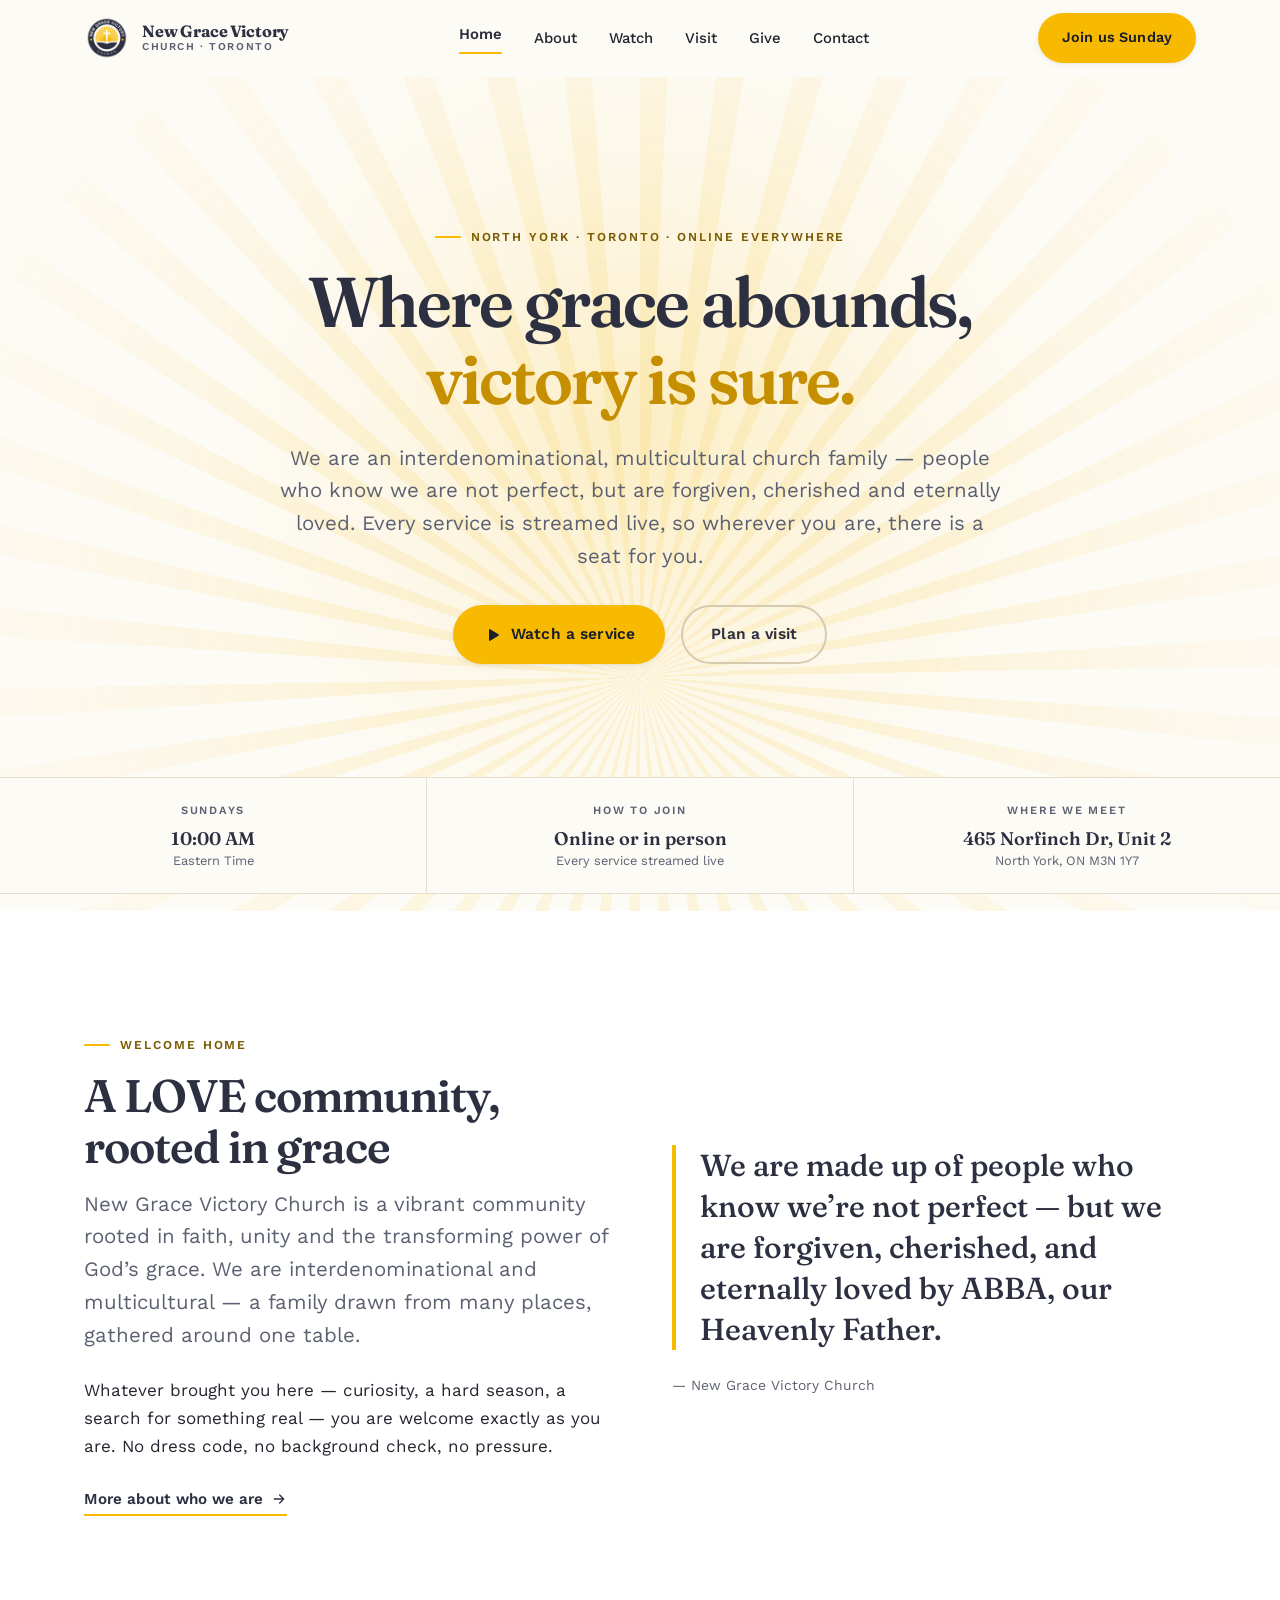
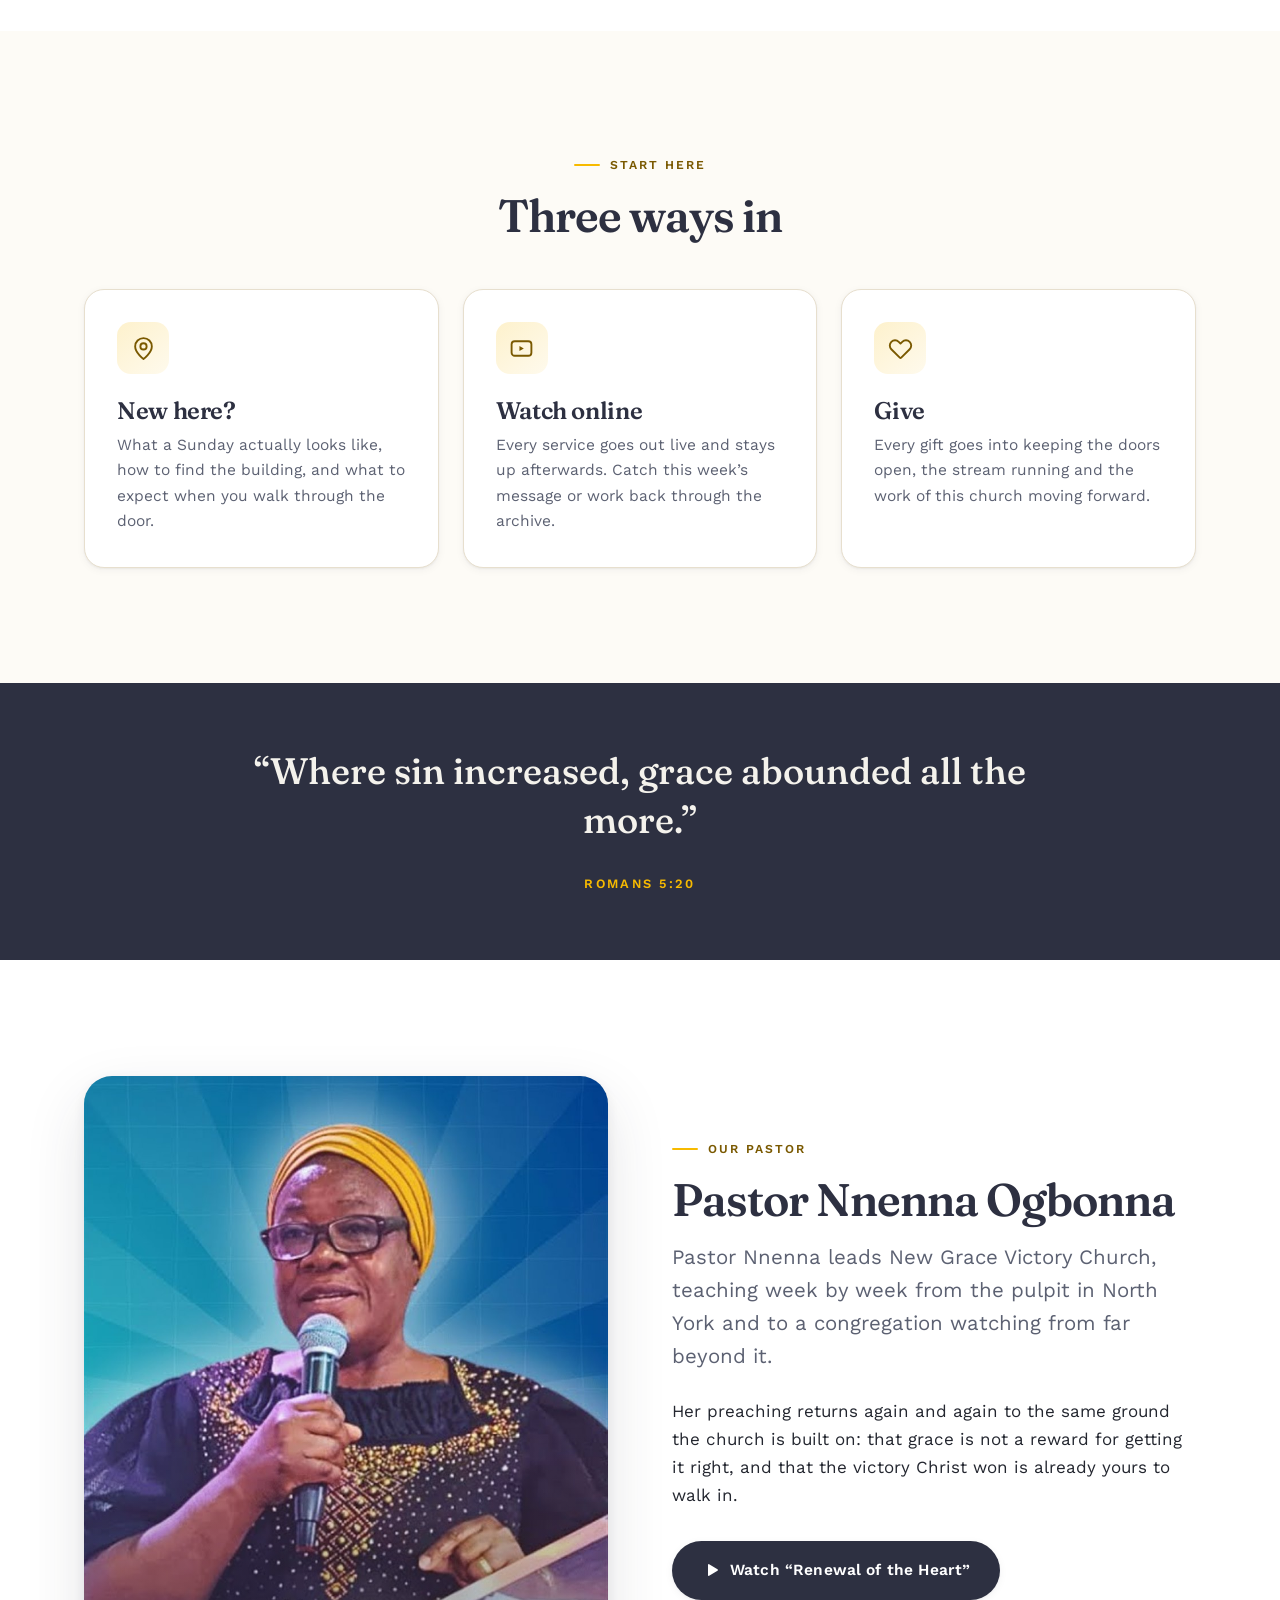
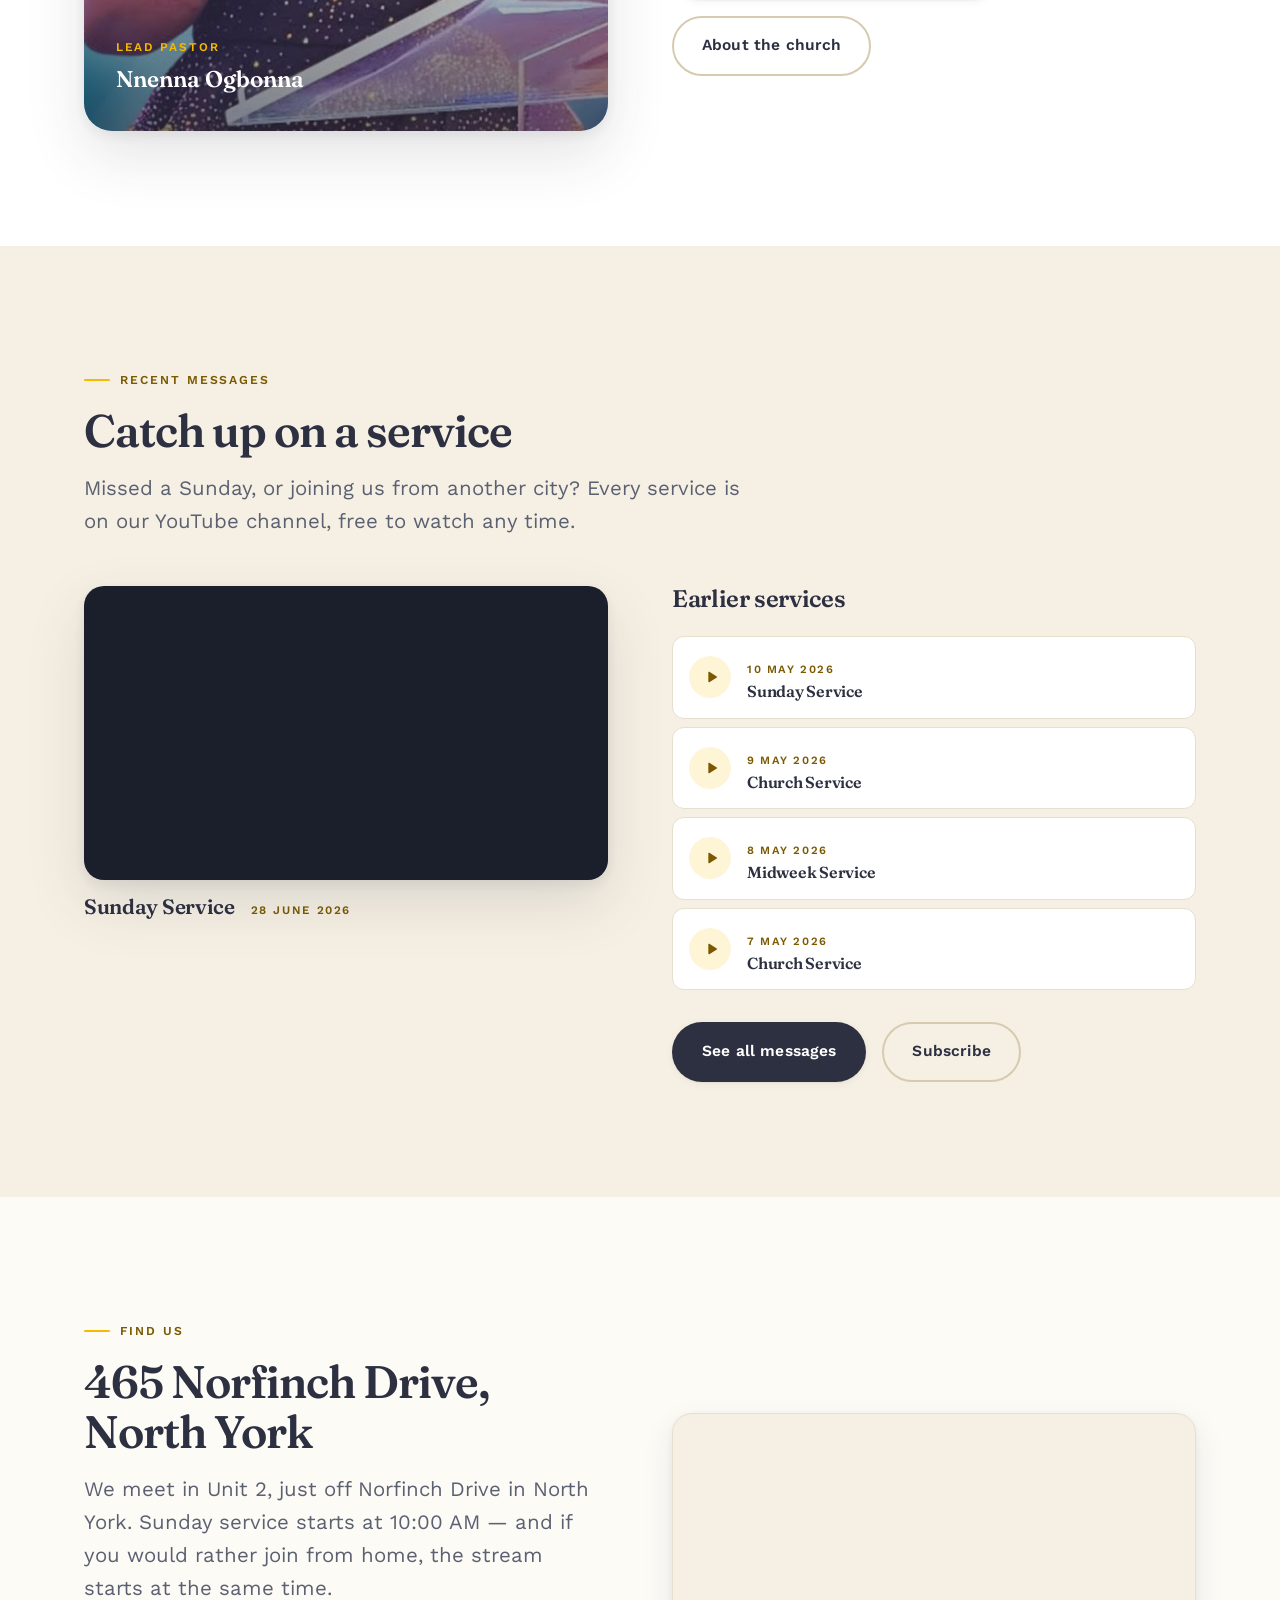
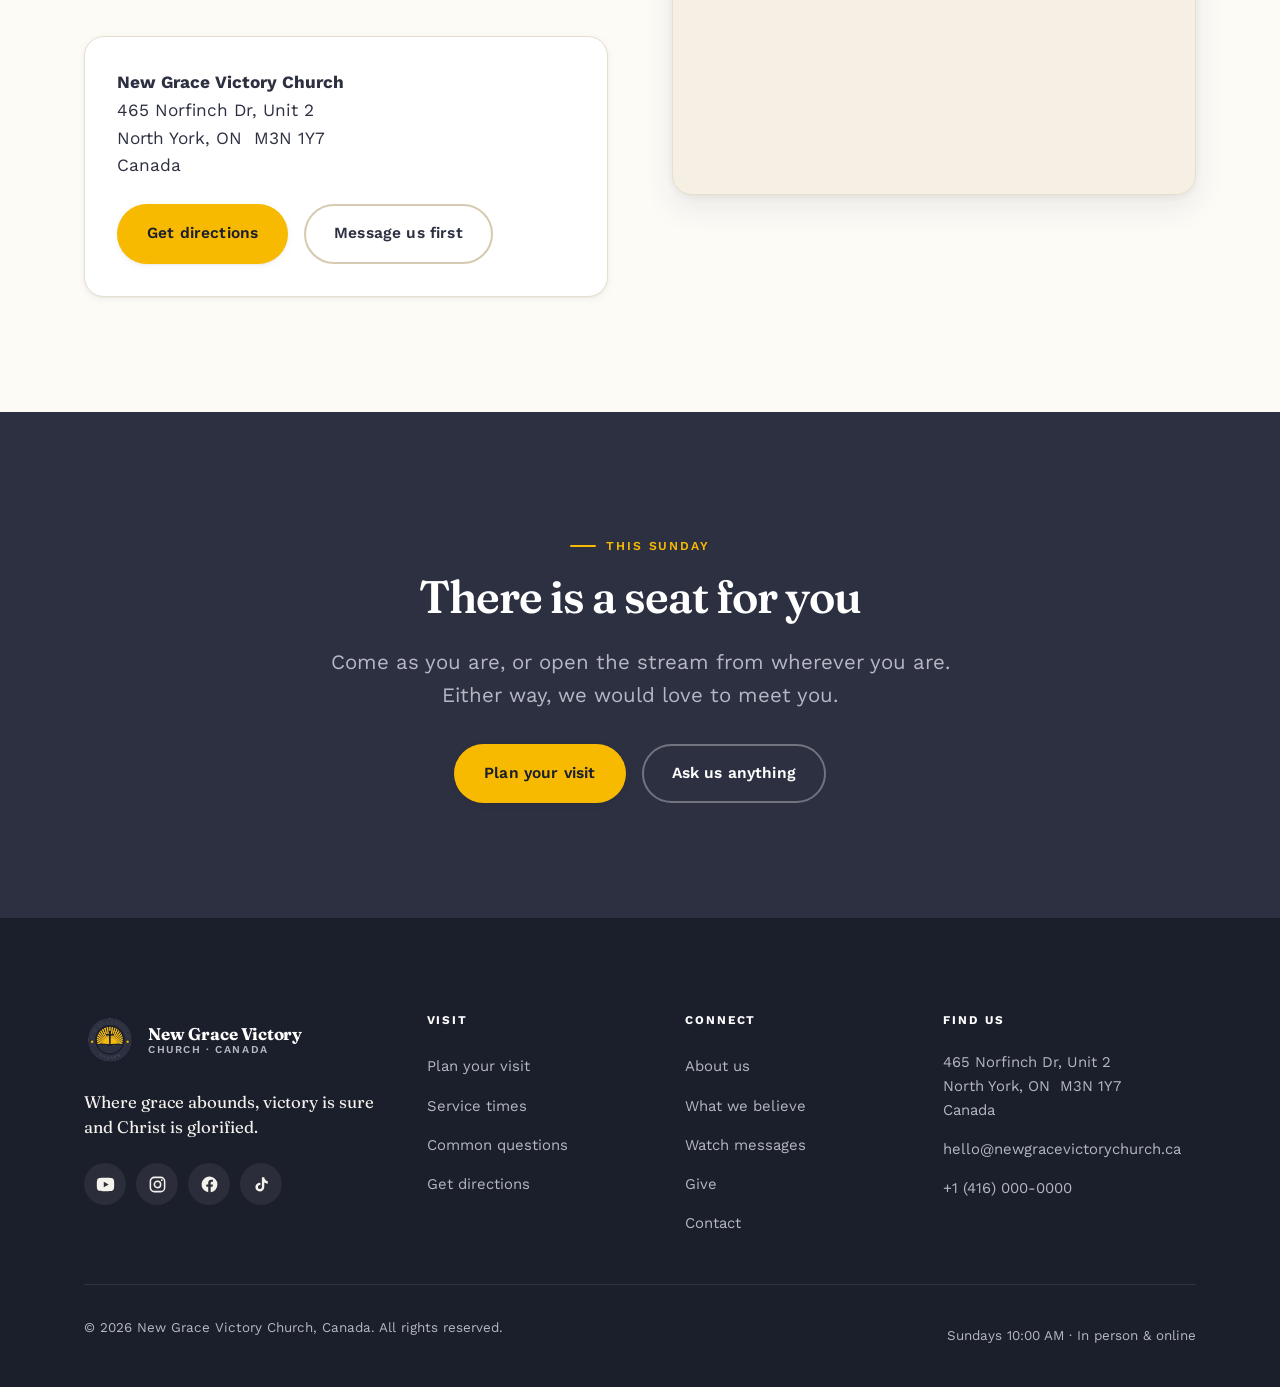
==== index.html @ 26e49e41 "Build the church a website New Grace Victory Church had four social accounts and nowhere to send som" ====
<!DOCTYPE html>
<html lang="en-CA">
<head>
<meta charset="utf-8">
<meta name="viewport" content="width=device-width, initial-scale=1">
<title>New Grace Victory Church | North York, Toronto</title>
<meta name="description" content="An interdenominational, multicultural church family in North York, Toronto. Sundays at 10:00 AM in person and streamed live. Where grace abounds, victory is sure and Christ is glorified.">
<link rel="canonical" href="https://newgracevictorychurch.ca/">

<meta property="og:type" content="website">
<meta property="og:site_name" content="New Grace Victory Church">
<meta property="og:title" content="New Grace Victory Church | North York, Toronto">
<meta property="og:description" content="Where grace abounds, victory is sure and Christ is glorified. Join us Sundays at 10:00 AM - in person in North York or live online.">
<meta property="og:url" content="https://newgracevictorychurch.ca/">
<meta property="og:image" content="https://newgracevictorychurch.ca/assets/og-image.jpg">
<meta name="twitter:card" content="summary_large_image">

<link rel="icon" href="assets/favicon.svg" type="image/svg+xml">
<link rel="apple-touch-icon" href="assets/logo.png">
<meta name="theme-color" content="#2D3041">

<link rel="preconnect" href="https://fonts.googleapis.com">
<link rel="preconnect" href="https://fonts.gstatic.com" crossorigin>
<link rel="stylesheet" href="https://fonts.googleapis.com/css2?family=Fraunces:opsz,wght@9..144,400;9..144,500;9..144,600;9..144,700&family=Work+Sans:wght@400;500;600;700&display=swap">
<link rel="stylesheet" href="css/styles.css">

<script type="application/ld+json">
{
  "@context": "https://schema.org",
  "@type": "Church",
  "name": "New Grace Victory Church",
  "alternateName": "New Grace Victory Church Canada",
  "url": "https://newgracevictorychurch.ca/",
  "logo": "https://newgracevictorychurch.ca/assets/logo.png",
  "slogan": "Where grace abounds, victory is sure and Christ is glorified.",
  "address": {
    "@type": "PostalAddress",
    "streetAddress": "465 Norfinch Dr, Unit 2",
    "addressLocality": "North York",
    "addressRegion": "ON",
    "postalCode": "M3N 1Y7",
    "addressCountry": "CA"
  },
  "sameAs": [
    "https://www.youtube.com/@NewGraceVictoryChurch",
    "https://www.instagram.com/newgracevictorychurch/",
    "https://www.facebook.com/NewGraceVictoryChurch/",
    "https://www.tiktok.com/@newgracevictorychurch"
  ],
  "event": {
    "@type": "Event",
    "name": "Sunday Service",
    "eventSchedule": {
      "@type": "Schedule",
      "byDay": "https://schema.org/Sunday",
      "startTime": "10:00",
      "scheduleTimezone": "America/Toronto",
      "repeatFrequency": "P1W"
    },
    "eventAttendanceMode": "https://schema.org/MixedEventAttendanceMode",
    "location": {
      "@type": "Place",
      "name": "New Grace Victory Church",
      "address": "465 Norfinch Dr, Unit 2, North York, ON M3N 1Y7"
    }
  }
}
</script>
</head>
<body>

<a class="skip-link" href="#main">Skip to content</a>

<header class="site-header">
  <div class="wrap">
    <nav class="nav" aria-label="Main">
      <a class="brand" href="index.html">
        <img src="assets/logo.png" alt="New Grace Victory Church" width="46" height="46">
        <span class="brand-text">
          <span class="brand-name">New Grace Victory</span>
          <span class="brand-sub">Church &middot; Toronto</span>
        </span>
      </a>

      <button class="nav-toggle" type="button" aria-expanded="false" aria-controls="nav-links">
        <span class="visually-hidden">Menu</span>
        <svg class="icon-open" viewBox="0 0 24 24" fill="none" stroke="currentColor" stroke-width="2" stroke-linecap="round" aria-hidden="true"><path d="M4 7h16M4 12h16M4 17h16"/></svg>
        <svg class="icon-close" viewBox="0 0 24 24" fill="none" stroke="currentColor" stroke-width="2" stroke-linecap="round" aria-hidden="true"><path d="M6 6l12 12M18 6L6 18"/></svg>
      </button>

      <ul class="nav-links" id="nav-links">
        <li><a href="index.html" aria-current="page">Home</a></li>
        <li><a href="about.html">About</a></li>
        <li><a href="sermons.html">Watch</a></li>
        <li><a href="visit.html">Visit</a></li>
        <li><a href="give.html">Give</a></li>
        <li><a href="contact.html">Contact</a></li>
        <li class="nav-mobile-cta"><a class="btn btn--gold" href="visit.html">Join us Sunday</a></li>
      </ul>

      <div class="nav-cta"><a class="btn btn--gold" href="visit.html">Join us Sunday</a></div>
    </nav>
  </div>
</header>

<main id="main">

  <!-- ============================ HERO ============================ -->
  <section class="hero">
    <div class="hero-glow" aria-hidden="true"></div>
    <div class="hero-rays" aria-hidden="true"></div>

    <div class="wrap hero-inner">
      <p class="eyebrow">North York &middot; Toronto &middot; Online everywhere</p>
      <h1>Where grace abounds, <em>victory is sure.</em></h1>
      <p class="lede">
        We are an interdenominational, multicultural church family &mdash; people who know
        we are not perfect, but are forgiven, cherished and eternally loved.
        Every service is streamed live, so wherever you are, there is a seat for you.
      </p>
      <div class="btn-row">
        <a class="btn btn--gold" href="sermons.html">
          <svg viewBox="0 0 24 24" fill="currentColor" aria-hidden="true"><path d="M8 5.14v13.72a1 1 0 0 0 1.52.86l11.14-6.86a1 1 0 0 0 0-1.72L9.52 4.28A1 1 0 0 0 8 5.14Z"/></svg>
          Watch a service
        </a>
        <a class="btn btn--ghost" href="visit.html">Plan a visit</a>
      </div>
    </div>

    <dl class="facts">
      <div>
        <dt>Sundays</dt>
        <dd>10:00 AM<small>Eastern Time</small></dd>
      </div>
      <div>
        <dt>How to join</dt>
        <dd>Online or in person<small>Every service streamed live</small></dd>
      </div>
      <div>
        <dt>Where we meet</dt>
        <dd>465 Norfinch Dr, Unit&nbsp;2<small>North York, ON M3N 1Y7</small></dd>
      </div>
    </dl>
  </section>

  <!-- ========================== WELCOME =========================== -->
  <section class="section section--paper">
    <div class="wrap">
      <div class="split">
        <div class="reveal">
          <p class="eyebrow">Welcome home</p>
          <h2>A LOVE community, rooted in grace</h2>
          <p class="lede">
            New Grace Victory Church is a vibrant community rooted in faith, unity and the
            transforming power of God&rsquo;s grace. We are interdenominational and multicultural
            &mdash; a family drawn from many places, gathered around one table.
          </p>
          <p class="mt-4">
            Whatever brought you here &mdash; curiosity, a hard season, a search for something
            real &mdash; you are welcome exactly as you are. No dress code, no background check,
            no pressure.
          </p>
          <p class="mt-4"><a class="link-arrow" href="about.html">
            More about who we are
            <svg viewBox="0 0 24 24" fill="none" stroke="currentColor" stroke-width="2" stroke-linecap="round" stroke-linejoin="round" aria-hidden="true"><path d="M5 12h14M13 6l6 6-6 6"/></svg>
          </a></p>
        </div>

        <div class="reveal" data-delay="1">
          <blockquote class="pullquote">
            We are made up of people who know we&rsquo;re not perfect &mdash; but we are forgiven,
            cherished, and eternally loved by ABBA, our Heavenly Father.
          </blockquote>
          <p class="form-note">&mdash; New Grace Victory Church</p>
        </div>
      </div>
    </div>
  </section>

  <!-- ========================= THREE DOORS ======================== -->
  <section class="section">
    <div class="wrap">
      <div class="section-head section-head--center reveal">
        <p class="eyebrow">Start here</p>
        <h2>Three ways in</h2>
      </div>

      <div class="grid grid--3">
        <a class="card reveal" data-delay="1" href="visit.html">
          <span class="card-icon">
            <svg viewBox="0 0 24 24" fill="none" stroke="currentColor" stroke-width="1.8" stroke-linecap="round" stroke-linejoin="round" aria-hidden="true"><path d="M20 10c0 6-8 12-8 12s-8-6-8-12a8 8 0 0 1 16 0Z"/><circle cx="12" cy="10" r="3"/></svg>
          </span>
          <h3>New here?</h3>
          <p>
            What a Sunday actually looks like, how to find the building, and what to expect
            when you walk through the door.
          </p>
        </a>

        <a class="card reveal" data-delay="2" href="sermons.html">
          <span class="card-icon">
            <svg viewBox="0 0 24 24" fill="none" stroke="currentColor" stroke-width="1.8" stroke-linecap="round" stroke-linejoin="round" aria-hidden="true"><rect x="2.5" y="5" width="19" height="14" rx="3"/><path d="M10 9.6v4.8l4.2-2.4z" fill="currentColor" stroke="none"/></svg>
          </span>
          <h3>Watch online</h3>
          <p>
            Every service goes out live and stays up afterwards. Catch this week&rsquo;s message
            or work back through the archive.
          </p>
        </a>

        <a class="card reveal" data-delay="3" href="give.html">
          <span class="card-icon">
            <svg viewBox="0 0 24 24" fill="none" stroke="currentColor" stroke-width="1.8" stroke-linecap="round" stroke-linejoin="round" aria-hidden="true"><path d="M20.8 5.6a5 5 0 0 0-7.1 0L12 7.3l-1.7-1.7a5 5 0 0 0-7.1 7.1l8.1 8.1a1 1 0 0 0 1.4 0l8.1-8.1a5 5 0 0 0 0-7.1Z"/></svg>
          </span>
          <h3>Give</h3>
          <p>
            Every gift goes into keeping the doors open, the stream running and the
            work of this church moving forward.
          </p>
        </a>
      </div>
    </div>
  </section>

  <!-- ========================== SCRIPTURE ========================= -->
  <section class="section section--tight section--navy">
    <div class="wrap">
      <div class="verse reveal">
        <blockquote>
          &ldquo;Where sin increased, grace abounded all the more.&rdquo;
        </blockquote>
        <cite>Romans 5:20</cite>
      </div>
    </div>
  </section>

  <!-- =========================== PASTOR =========================== -->
  <section class="section section--paper">
    <div class="wrap">
      <div class="split split--reverse">
        <div class="reveal">
          <p class="eyebrow">Our pastor</p>
          <h2>Pastor Nnenna Ogbonna</h2>
          <p class="lede">
            Pastor Nnenna leads New Grace Victory Church, teaching week by week from
            the pulpit in North York and to a congregation watching from far beyond it.
          </p>
          <p class="mt-4">
            Her preaching returns again and again to the same ground the church is built on:
            that grace is not a reward for getting it right, and that the victory Christ won
            is already yours to walk in.
          </p>
          <div class="btn-row mt-5">
            <a class="btn btn--navy" href="https://www.youtube.com/watch?v=hyotY_6JX_c" target="_blank" rel="noopener">
              <svg viewBox="0 0 24 24" fill="currentColor" aria-hidden="true"><path d="M8 5.14v13.72a1 1 0 0 0 1.52.86l11.14-6.86a1 1 0 0 0 0-1.72L9.52 4.28A1 1 0 0 0 8 5.14Z"/></svg>
              Watch &ldquo;Renewal of the Heart&rdquo;
            </a>
            <a class="btn btn--ghost" href="about.html">About the church</a>
          </div>
        </div>

        <figure class="portrait reveal" data-delay="1" style="margin:0">
          <img src="assets/pastor-nnenna.jpg"
               alt="Pastor Nnenna Ogbonna preaching, holding a microphone"
               width="922" height="1200" loading="lazy">
          <figcaption class="portrait-caption">
            <p class="role">Lead Pastor</p>
            <p class="name">Nnenna Ogbonna</p>
          </figcaption>
        </figure>
      </div>
    </div>
  </section>

  <!-- ======================= LATEST MESSAGES ====================== -->
  <section class="section section--deep">
    <div class="wrap">
      <div class="section-head reveal">
        <p class="eyebrow">Recent messages</p>
        <h2>Catch up on a service</h2>
        <p class="lede">
          Missed a Sunday, or joining us from another city? Every service is on our
          YouTube channel, free to watch any time.
        </p>
      </div>

      <div class="split" style="align-items:start">
        <div class="reveal" data-sermon-latest></div>

        <div class="reveal" data-delay="1">
          <h3 style="margin-bottom:var(--space-4)">Earlier services</h3>
          <div class="sermon-list" data-sermons="list" data-skip="1" data-limit="4">
            <noscript>
              <p class="lede">
                <a class="link-arrow" href="https://www.youtube.com/@NewGraceVictoryChurch" target="_blank" rel="noopener">
                  Watch every service on YouTube
                </a>
              </p>
            </noscript>
          </div>

          <div class="btn-row mt-5">
            <a class="btn btn--navy" href="sermons.html">See all messages</a>
            <a class="btn btn--ghost" data-social="youtube" href="https://www.youtube.com/@NewGraceVictoryChurch" target="_blank" rel="noopener">Subscribe</a>
          </div>
        </div>
      </div>
    </div>
  </section>

  <!-- ============================ FIND US ========================= -->
  <section class="section">
    <div class="wrap">
      <div class="split">
        <div class="reveal">
          <p class="eyebrow">Find us</p>
          <h2>465 Norfinch Drive, North York</h2>
          <p class="lede">
            We meet in Unit 2, just off Norfinch Drive in North York. Sunday service starts
            at 10:00 AM &mdash; and if you would rather join from home, the stream starts
            at the same time.
          </p>

          <div class="address-card mt-5">
            <address>
              <strong>New Grace Victory Church</strong><br>
              465 Norfinch Dr, Unit 2<br>
              North York, ON&nbsp; M3N 1Y7<br>
              Canada
            </address>
            <div class="btn-row mt-4">
              <a class="btn btn--gold" data-site="directions"
                 href="https://www.google.com/maps/search/?api=1&amp;query=465+Norfinch+Dr+Unit+2,+North+York,+ON+M3N+1Y7"
                 target="_blank" rel="noopener">Get directions</a>
              <a class="btn btn--ghost" href="contact.html">Message us first</a>
            </div>
          </div>
        </div>

        <!-- OpenStreetMap: no API key, and unlike Google's embed it allows framing -->
        <div class="map-frame reveal" data-delay="1">
          <iframe
            title="Map showing New Grace Victory Church at 465 Norfinch Drive, North York"
            src="https://www.openstreetmap.org/export/embed.html?bbox=-79.5381%2C43.7676%2C-79.5241%2C43.7756&amp;layer=mapnik&amp;marker=43.771569%2C-79.5311425"
            loading="lazy" referrerpolicy="no-referrer-when-downgrade"></iframe>
        </div>
      </div>
    </div>
  </section>

  <!-- ============================= CTA ============================ -->
  <section class="section section--navy">
    <div class="wrap wrap--narrow text-center reveal">
      <p class="eyebrow" style="justify-content:center">This Sunday</p>
      <h2>There is a seat for you</h2>
      <p class="lede mt-4">
        Come as you are, or open the stream from wherever you are. Either way,
        we would love to meet you.
      </p>
      <div class="btn-row mt-5" style="justify-content:center">
        <a class="btn btn--gold" href="visit.html">Plan your visit</a>
        <a class="btn btn--ghost" href="contact.html">Ask us anything</a>
      </div>
    </div>
  </section>

</main>

<footer class="site-footer">
  <div class="wrap">
    <div class="footer-grid">

      <div>
        <a class="footer-brand" href="index.html">
          <img src="assets/logo.png" alt="" width="52" height="52">
          <span class="brand-text">
            <span class="brand-name">New Grace Victory</span>
            <span class="brand-sub">Church &middot; Canada</span>
          </span>
        </a>
        <p class="footer-tagline">
          Where grace abounds, victory is sure and Christ is glorified.
        </p>
        <div class="socials">
          <a data-social="youtube" href="https://www.youtube.com/@NewGraceVictoryChurch" target="_blank" rel="noopener" aria-label="YouTube">
            <svg viewBox="0 0 24 24" fill="currentColor" aria-hidden="true"><path d="M23 12s0-3.9-.5-5.7a3 3 0 0 0-2.1-2.1C18.6 3.6 12 3.6 12 3.6s-6.6 0-8.4.6A3 3 0 0 0 1.5 6.3C1 8.1 1 12 1 12s0 3.9.5 5.7a3 3 0 0 0 2.1 2.1c1.8.6 8.4.6 8.4.6s6.6 0 8.4-.6a3 3 0 0 0 2.1-2.1C23 15.9 23 12 23 12ZM9.8 15.5v-7l6.2 3.5-6.2 3.5Z"/></svg>
          </a>
          <a data-social="instagram" href="https://www.instagram.com/newgracevictorychurch/" target="_blank" rel="noopener" aria-label="Instagram">
            <svg viewBox="0 0 24 24" fill="none" stroke="currentColor" stroke-width="1.9" aria-hidden="true"><rect x="3" y="3" width="18" height="18" rx="5"/><circle cx="12" cy="12" r="4"/><circle cx="17.4" cy="6.6" r="1.1" fill="currentColor" stroke="none"/></svg>
          </a>
          <a data-social="facebook" href="https://www.facebook.com/NewGraceVictoryChurch/" target="_blank" rel="noopener" aria-label="Facebook">
            <svg viewBox="0 0 24 24" fill="currentColor" aria-hidden="true"><path d="M22 12a10 10 0 1 0-11.6 9.9v-7H7.9V12h2.5V9.8c0-2.5 1.5-3.9 3.8-3.9 1.1 0 2.2.2 2.2.2v2.5h-1.3c-1.2 0-1.6.8-1.6 1.6V12h2.8l-.4 2.9h-2.4v7A10 10 0 0 0 22 12Z"/></svg>
          </a>
          <a data-social="tiktok" href="https://www.tiktok.com/@newgracevictorychurch" target="_blank" rel="noopener" aria-label="TikTok">
            <svg viewBox="0 0 24 24" fill="currentColor" aria-hidden="true"><path d="M16.6 5.8a4.8 4.8 0 0 1-1.1-3.1h-3v12.6a2.5 2.5 0 1 1-1.8-2.4V9.8a5.6 5.6 0 1 0 4.8 5.5V9.6a7.8 7.8 0 0 0 4.5 1.4V8a4.8 4.8 0 0 1-3.4-2.2Z"/></svg>
          </a>
        </div>
      </div>

      <div>
        <h4>Visit</h4>
        <ul class="footer-list">
          <li><a href="visit.html">Plan your visit</a></li>
          <li><a href="visit.html#times">Service times</a></li>
          <li><a href="visit.html#faq">Common questions</a></li>
          <li><a data-site="directions" href="https://www.google.com/maps/search/?api=1&amp;query=465+Norfinch+Dr+Unit+2,+North+York,+ON+M3N+1Y7" target="_blank" rel="noopener">Get directions</a></li>
        </ul>
      </div>

      <div>
        <h4>Connect</h4>
        <ul class="footer-list">
          <li><a href="about.html">About us</a></li>
          <li><a href="about.html#beliefs">What we believe</a></li>
          <li><a href="sermons.html">Watch messages</a></li>
          <li><a href="give.html">Give</a></li>
          <li><a href="contact.html">Contact</a></li>
        </ul>
      </div>

      <div>
        <h4>Find us</h4>
        <ul class="footer-list">
          <li>
            <address>
              465 Norfinch Dr, Unit 2<br>
              North York, ON&nbsp; M3N 1Y7<br>
              Canada
            </address>
          </li>
          <li><a data-site="email" href="mailto:hello@newgracevictorychurch.ca">hello@newgracevictorychurch.ca</a></li>
          <li><a data-site="phone" href="tel:+14160000000">+1 (416) 000-0000</a></li>
        </ul>
      </div>

    </div>

    <div class="footer-bottom">
      <p>&copy; <span data-year>2026</span> New Grace Victory Church, Canada. All rights reserved.</p>
      <p>Sundays 10:00 AM &middot; In person &amp; online</p>
    </div>
  </div>
</footer>

<script src="js/config.js"></script>
<script src="js/site.js" defer></script>
<script src="js/sermons.js" defer></script>
</body>
</html>
---- css/styles.css ----
/* ============================================================
   New Grace Victory Church - design system
   Brand colours sampled from the church's own logo:
   navy #2D3041, gold #F7BA00
   ============================================================ */

:root {
  /* --- brand --- */
  --navy:        #2D3041;
  --navy-900:    #1B1E2B;
  --navy-800:    #232636;
  --navy-600:    #454A63;
  --gold:        #F7BA00;
  --gold-700:    #C58F00;
  --gold-900:    #7A5900;   /* gold that passes 4.5:1 as text on cream */

  /* --- surfaces --- */
  --cream:       #FDFBF6;
  --cream-deep:  #F6F0E4;
  --paper:       #FFFFFF;

  /* --- text --- */
  --ink:         #23262F;
  --ink-muted:   #5C6172;
  --on-navy:     #F4F2EC;
  --on-navy-dim: #B5B8C4;

  /* --- lines & shadow --- */
  --line:        #E7DFCE;
  --line-strong: #D6CAB0;
  --shadow-sm:   0 1px 2px rgba(45,48,65,.06), 0 2px 8px rgba(45,48,65,.05);
  --shadow-md:   0 2px 6px rgba(45,48,65,.06), 0 12px 32px rgba(45,48,65,.09);
  --shadow-lg:   0 4px 12px rgba(45,48,65,.08), 0 24px 60px rgba(45,48,65,.13);

  /* --- type --- */
  --font-display: "Fraunces", "Iowan Old Style", Georgia, serif;
  --font-body:    "Work Sans", -apple-system, BlinkMacSystemFont, "Segoe UI", Roboto, sans-serif;

  /* --- spacing (density 4/10 - standard-generous) --- */
  --space-1: 4px;
  --space-2: 8px;
  --space-3: 16px;
  --space-4: 24px;
  --space-5: 32px;
  --space-6: 48px;
  --space-7: 64px;
  --space-8: 96px;
  --space-9: 128px;

  --radius-sm: 6px;
  --radius:    12px;
  --radius-lg: 20px;
  --radius-xl: 28px;

  --wrap: 1160px;
  --wrap-narrow: 720px;

  --ease: cubic-bezier(.22,.61,.36,1);
  --dur:  220ms;
}

/* ============================================================
   Reset / base
   ============================================================ */

*, *::before, *::after { box-sizing: border-box; }

/* Components below set display:grid/flex, which outranks the UA sheet's
   [hidden] { display: none }. Without this, hiding a form or card in JS
   does nothing at all. */
[hidden] { display: none !important; }

html {
  -webkit-text-size-adjust: 100%;
  scroll-behavior: smooth;
  scroll-padding-top: 88px;
}

body {
  margin: 0;
  background: var(--cream);
  color: var(--ink);
  font-family: var(--font-body);
  font-size: 17px;
  line-height: 1.65;
  font-weight: 400;
  -webkit-font-smoothing: antialiased;
  text-rendering: optimizeLegibility;
  overflow-x: hidden;
}

img, svg, iframe, video { max-width: 100%; display: block; }
img { height: auto; }

a { color: inherit; }

h1, h2, h3, h4 {
  font-family: var(--font-display);
  font-weight: 600;
  line-height: 1.1;
  letter-spacing: -.015em;
  color: var(--navy);
  margin: 0 0 var(--space-3);
  font-variation-settings: "SOFT" 20, "WONK" 0;
}

h1 { font-size: clamp(2.5rem, 6.2vw, 4.4rem); letter-spacing: -.028em; }
h2 { font-size: clamp(1.9rem, 3.9vw, 2.85rem); letter-spacing: -.022em; }
h3 { font-size: clamp(1.25rem, 2vw, 1.5rem); }
h4 { font-size: 1.06rem; font-family: var(--font-body); font-weight: 600; letter-spacing: 0; }

p  { margin: 0 0 var(--space-3); }
p:last-child { margin-bottom: 0; }

::selection { background: var(--gold); color: var(--navy-900); }

:focus-visible {
  outline: 3px solid var(--gold-700);
  outline-offset: 3px;
  border-radius: 3px;
}

.skip-link {
  position: absolute; left: 12px; top: -100px;
  background: var(--navy); color: #fff;
  padding: 12px 20px; border-radius: var(--radius-sm);
  z-index: 999; font-weight: 600; text-decoration: none;
  transition: top var(--dur) var(--ease);
}
.skip-link:focus { top: 12px; }

/* ============================================================
   Layout helpers
   ============================================================ */

.wrap { width: 100%; max-width: var(--wrap); margin-inline: auto; padding-inline: var(--space-4); }
.wrap--narrow { max-width: var(--wrap-narrow); }

.section { padding-block: clamp(var(--space-7), 9vw, var(--space-9)); }
.section--tight { padding-block: clamp(var(--space-6), 6vw, var(--space-7)); }
.section--paper { background: var(--paper); }
.section--deep  { background: var(--cream-deep); }
.section--navy  { background: var(--navy); color: var(--on-navy); }
.section--navy h2, .section--navy h3, .section--navy h4 { color: var(--paper); }

.eyebrow {
  display: inline-flex; align-items: center; gap: 10px;
  font-size: .76rem; font-weight: 600;
  letter-spacing: .16em; text-transform: uppercase;
  color: var(--gold-900); margin: 0 0 var(--space-3);
}
.eyebrow::before {
  content: ""; width: 26px; height: 2px;
  background: var(--gold); border-radius: 2px; flex: none;
}
.section--navy .eyebrow { color: var(--gold); }
.section--navy .eyebrow::before { background: var(--gold); }

.lede { font-size: clamp(1.08rem, 1.6vw, 1.28rem); line-height: 1.6; color: var(--ink-muted); }
.section--navy .lede { color: var(--on-navy-dim); }

.section-head { max-width: 660px; margin-bottom: var(--space-6); }
.section-head--center { margin-inline: auto; text-align: center; }
.section-head--center .eyebrow { justify-content: center; }

/* ============================================================
   Buttons
   ============================================================ */

.btn {
  display: inline-flex; align-items: center; justify-content: center; gap: 10px;
  padding: 15px 28px;
  font-family: var(--font-body); font-size: .97rem; font-weight: 600;
  letter-spacing: .01em; text-decoration: none;
  border: 2px solid transparent; border-radius: 999px;
  cursor: pointer;
  transition: background var(--dur) var(--ease), color var(--dur) var(--ease),
              border-color var(--dur) var(--ease), transform var(--dur) var(--ease),
              box-shadow var(--dur) var(--ease);
}
.btn svg { width: 18px; height: 18px; flex: none; }

.btn--gold { background: var(--gold); color: var(--navy-900); box-shadow: var(--shadow-sm); }
.btn--gold:hover { background: #FFC81F; transform: translateY(-2px); box-shadow: var(--shadow-md); }

.btn--navy { background: var(--navy); color: #fff; box-shadow: var(--shadow-sm); }
.btn--navy:hover { background: var(--navy-800); transform: translateY(-2px); box-shadow: var(--shadow-md); }

.btn--ghost { background: transparent; color: var(--navy); border-color: var(--line-strong); }
.btn--ghost:hover { border-color: var(--navy); background: rgba(45,48,65,.04); transform: translateY(-2px); }

.section--navy .btn--ghost { color: var(--paper); border-color: rgba(255,255,255,.32); }
.section--navy .btn--ghost:hover { border-color: var(--gold); background: rgba(255,255,255,.07); }

.btn-row { display: flex; flex-wrap: wrap; gap: var(--space-3); }

.link-arrow {
  display: inline-flex; align-items: center; gap: 8px;
  font-weight: 600; font-size: .95rem; text-decoration: none;
  color: var(--navy); border-bottom: 2px solid var(--gold);
  padding-bottom: 2px;
  transition: gap var(--dur) var(--ease), color var(--dur) var(--ease);
}
.link-arrow:hover { gap: 14px; color: var(--gold-900); }
.link-arrow svg { width: 16px; height: 16px; }
.section--navy .link-arrow { color: var(--paper); }
.section--navy .link-arrow:hover { color: var(--gold); }

/* ============================================================
   Header / navigation
   ============================================================ */

.site-header {
  position: sticky; top: 0; z-index: 100;
  background: rgba(253,251,246,.86);
  backdrop-filter: saturate(180%) blur(14px);
  -webkit-backdrop-filter: saturate(180%) blur(14px);
  border-bottom: 1px solid transparent;
  transition: border-color var(--dur) var(--ease), box-shadow var(--dur) var(--ease);
}
.site-header.is-stuck { border-bottom-color: var(--line); box-shadow: 0 1px 20px rgba(45,48,65,.06); }

.nav {
  display: flex; align-items: center; justify-content: space-between;
  gap: var(--space-4); min-height: 76px;
}

.brand { display: flex; align-items: center; gap: 12px; text-decoration: none; flex: none; }
.brand img { width: 46px; height: 46px; }
.brand-text { display: flex; flex-direction: column; line-height: 1.1; }
.brand-name {
  font-family: var(--font-display); font-weight: 700;
  font-size: 1.02rem; color: var(--navy); letter-spacing: -.01em;
}
.brand-sub {
  font-size: .66rem; font-weight: 600; letter-spacing: .15em;
  text-transform: uppercase; color: var(--ink-muted);
}

.nav-links { display: flex; align-items: center; gap: var(--space-1); list-style: none; margin: 0; padding: 0; }
.nav-links a {
  display: block; padding: 10px 14px;
  font-size: .93rem; font-weight: 500; text-decoration: none;
  color: var(--ink); border-radius: var(--radius-sm);
  transition: color var(--dur) var(--ease), background var(--dur) var(--ease);
}
.nav-links a:hover { color: var(--navy); background: rgba(45,48,65,.05); }
.nav-links a[aria-current="page"] { color: var(--navy); font-weight: 600; }
.nav-links a[aria-current="page"]::after {
  content: ""; display: block; height: 2px; margin-top: 5px;
  background: var(--gold); border-radius: 2px;
}

.nav-cta { flex: none; }
.nav-cta .btn { padding: 11px 22px; font-size: .9rem; }

/* The in-menu CTA is for the mobile drawer only - .nav-cta covers desktop */
.nav-links .nav-mobile-cta { display: none; }

.nav-toggle {
  display: none; width: 46px; height: 46px;
  align-items: center; justify-content: center;
  background: transparent; border: 1px solid var(--line-strong);
  border-radius: var(--radius-sm); cursor: pointer; color: var(--navy);
}
.nav-toggle svg { width: 22px; height: 22px; }
.nav-toggle .icon-close { display: none; }
.nav-toggle[aria-expanded="true"] .icon-close { display: block; }
.nav-toggle[aria-expanded="true"] .icon-open  { display: none; }

@media (max-width: 900px) {
  .nav-toggle { display: flex; }
  .nav-cta { display: none; }
  .nav-links {
    position: fixed; inset: 76px 0 auto 0;
    flex-direction: column; align-items: stretch; gap: 0;
    background: var(--cream); border-bottom: 1px solid var(--line);
    padding: var(--space-3) var(--space-4) var(--space-5);
    box-shadow: var(--shadow-lg);
    transform: translateY(-8px); opacity: 0; pointer-events: none;
    transition: transform var(--dur) var(--ease), opacity var(--dur) var(--ease);
  }
  .nav-links.is-open { transform: none; opacity: 1; pointer-events: auto; }
  .nav-links a { padding: 15px 4px; font-size: 1.06rem; border-bottom: 1px solid var(--line); }
  .nav-links a[aria-current="page"]::after { display: none; }
  .nav-links li:last-child a { border-bottom: 0; }
  .nav-links .nav-mobile-cta { margin-top: var(--space-3); }
  .nav-links .nav-mobile-cta .btn { width: 100%; }
  .nav-links .nav-mobile-cta a { border-bottom: 0; }
}

/* ============================================================
   Hero
   ============================================================ */

.hero { position: relative; overflow: hidden; background: var(--cream); }

/* sunburst - the motif from the church's own logo */
.hero-rays {
  position: absolute; left: 50%; top: -18%;
  width: min(1500px, 165vw); aspect-ratio: 1;
  transform: translateX(-50%);
  pointer-events: none; z-index: 0;
  opacity: .5;
  -webkit-mask-image: radial-gradient(circle at 50% 42%, #000 0%, #000 26%, transparent 68%);
          mask-image: radial-gradient(circle at 50% 42%, #000 0%, #000 26%, transparent 68%);
}
.hero-rays::before {
  content: ""; position: absolute; inset: 0; border-radius: 50%;
  background: repeating-conic-gradient(
    from 0deg at 50% 50%,
    rgba(247,186,0,.22) 0deg 2.6deg,
    transparent 2.6deg 7.2deg
  );
  animation: slow-turn 200s linear infinite;
}
@keyframes slow-turn { to { transform: rotate(360deg); } }

.hero-glow {
  position: absolute; left: 50%; top: -10%;
  width: min(880px, 110vw); aspect-ratio: 1; transform: translateX(-50%);
  background: radial-gradient(circle, rgba(247,186,0,.20) 0%, rgba(247,186,0,.06) 42%, transparent 70%);
  pointer-events: none; z-index: 0;
}

.hero-inner {
  position: relative; z-index: 1;
  padding-block: clamp(var(--space-7), 11vw, 150px) clamp(var(--space-7), 8vw, var(--space-8));
  text-align: center;
}
.hero-inner .eyebrow { justify-content: center; }

.hero h1 { max-width: 15ch; margin-inline: auto; }
.hero h1 em {
  font-style: normal; color: var(--gold-700);
  font-variation-settings: "SOFT" 60, "WONK" 1;
}
.hero .lede { max-width: 56ch; margin: var(--space-4) auto var(--space-5); }
.hero .btn-row { justify-content: center; }

/* facts bar under hero */
.facts {
  position: relative; z-index: 1;
  display: grid; grid-template-columns: repeat(3, 1fr);
  gap: 1px; background: var(--line);
  border-block: 1px solid var(--line);
}
.facts > div { background: var(--cream); padding: var(--space-4) var(--space-3); text-align: center; }
.facts dt {
  font-size: .7rem; font-weight: 600; letter-spacing: .16em;
  text-transform: uppercase; color: var(--ink-muted); margin-bottom: 6px;
}
.facts dd {
  margin: 0; font-family: var(--font-display); font-size: 1.14rem;
  font-weight: 600; color: var(--navy); line-height: 1.3;
}
.facts dd small { display: block; font-family: var(--font-body); font-size: .8rem; font-weight: 400; color: var(--ink-muted); margin-top: 2px; }
@media (max-width: 720px) {
  .facts { grid-template-columns: 1fr; }
}

/* page hero (interior pages) */
.page-hero {
  position: relative; overflow: hidden;
  background: var(--navy); color: var(--on-navy);
  padding-block: clamp(var(--space-7), 8vw, 120px) clamp(var(--space-6), 6vw, var(--space-8));
}
.page-hero::before {
  content: ""; position: absolute; left: 50%; top: -60%;
  width: min(1100px, 140vw); aspect-ratio: 1; transform: translateX(-50%);
  background: repeating-conic-gradient(from 0deg at 50% 50%,
    rgba(247,186,0,.13) 0deg 2.4deg, transparent 2.4deg 7.5deg);
  border-radius: 50%;
  -webkit-mask-image: radial-gradient(circle at 50% 50%, #000 12%, transparent 66%);
          mask-image: radial-gradient(circle at 50% 50%, #000 12%, transparent 66%);
  pointer-events: none;
}
.page-hero .wrap { position: relative; z-index: 1; }
.page-hero h1 { color: var(--paper); max-width: 18ch; }
.page-hero .lede { color: var(--on-navy-dim); max-width: 60ch; margin-top: var(--space-4); }

.crumbs { font-size: .84rem; color: var(--on-navy-dim); margin-bottom: var(--space-4); }
.crumbs a { color: var(--on-navy-dim); text-decoration: none; }
.crumbs a:hover { color: var(--gold); }
.crumbs span { opacity: .5; margin-inline: 8px; }

/* ============================================================
   Cards
   ============================================================ */

.grid { display: grid; gap: var(--space-4); }
.grid--3 { grid-template-columns: repeat(auto-fit, minmax(280px, 1fr)); }
.grid--2 { grid-template-columns: repeat(auto-fit, minmax(320px, 1fr)); }

.card {
  background: var(--paper);
  border: 1px solid var(--line);
  border-radius: var(--radius-lg);
  padding: var(--space-5);
  box-shadow: var(--shadow-sm);
  transition: transform var(--dur) var(--ease), box-shadow var(--dur) var(--ease), border-color var(--dur) var(--ease);
}
a.card { text-decoration: none; display: block; }
a.card:hover, .card--hover:hover {
  transform: translateY(-4px);
  box-shadow: var(--shadow-md);
  border-color: var(--line-strong);
}
.card h3 { margin-bottom: var(--space-2); }
.card p { color: var(--ink-muted); font-size: .97rem; }

.card-icon {
  width: 52px; height: 52px; border-radius: 14px;
  display: grid; place-items: center;
  background: linear-gradient(140deg, rgba(247,186,0,.20), rgba(247,186,0,.07));
  color: var(--gold-900); margin-bottom: var(--space-4);
}
.card-icon svg { width: 25px; height: 25px; }

.card--navy { background: var(--navy); border-color: var(--navy); color: var(--on-navy); }
.card--navy h3 { color: var(--paper); }
.card--navy p { color: var(--on-navy-dim); }
.card--navy .card-icon { background: rgba(247,186,0,.16); color: var(--gold); }

/* ============================================================
   Split (image + text)
   ============================================================ */

.split {
  display: grid; gap: clamp(var(--space-5), 5vw, var(--space-7));
  grid-template-columns: repeat(auto-fit, minmax(330px, 1fr));
  align-items: center;
}
.split--reverse > :first-child { order: 2; }
@media (max-width: 780px) { .split--reverse > :first-child { order: 0; } }

.portrait {
  position: relative; border-radius: var(--radius-xl); overflow: hidden;
  background: var(--cream-deep); box-shadow: var(--shadow-lg);
  aspect-ratio: 4 / 5;
}
.portrait img { width: 100%; height: 100%; object-fit: cover; object-position: center 22%; }
.portrait::after {
  content: ""; position: absolute; inset: 0;
  background: linear-gradient(to top, rgba(27,30,43,.55), transparent 46%);
}
.portrait-caption {
  position: absolute; left: 0; right: 0; bottom: 0; z-index: 2;
  padding: var(--space-5); color: #fff;
}
.portrait-caption .name { font-family: var(--font-display); font-size: 1.42rem; font-weight: 600; }
.portrait-caption .role {
  font-size: .74rem; font-weight: 600; letter-spacing: .16em;
  text-transform: uppercase; color: var(--gold); margin-bottom: 4px;
}

.pullquote {
  font-family: var(--font-display); font-size: clamp(1.35rem, 2.6vw, 1.9rem);
  line-height: 1.35; color: var(--navy); font-weight: 500;
  border-left: 4px solid var(--gold); padding-left: var(--space-4);
  margin: 0 0 var(--space-4);
  font-variation-settings: "SOFT" 40, "WONK" 1;
}
.section--navy .pullquote { color: var(--paper); }

/* ============================================================
   Verse band
   ============================================================ */

.verse {
  text-align: center; max-width: 780px; margin-inline: auto;
}
.verse blockquote {
  margin: 0 0 var(--space-4);
  font-family: var(--font-display);
  font-size: clamp(1.45rem, 3.4vw, 2.3rem);
  line-height: 1.32; font-weight: 500;
  font-variation-settings: "SOFT" 50, "WONK" 1;
}
.verse cite {
  font-style: normal; font-size: .8rem; font-weight: 600;
  letter-spacing: .18em; text-transform: uppercase; color: var(--gold);
}

/* ============================================================
   Sermons
   ============================================================ */

.video-frame {
  position: relative; border-radius: var(--radius-lg); overflow: hidden;
  background: var(--navy-900); box-shadow: var(--shadow-lg);
  aspect-ratio: 16 / 9;
}
.video-frame iframe { position: absolute; inset: 0; width: 100%; height: 100%; border: 0; }

.sermon-grid { display: grid; gap: var(--space-4); grid-template-columns: repeat(auto-fill, minmax(288px, 1fr)); }

.sermon {
  display: flex; flex-direction: column;
  background: var(--paper); border: 1px solid var(--line);
  border-radius: var(--radius); overflow: hidden;
  text-decoration: none; box-shadow: var(--shadow-sm);
  transition: transform var(--dur) var(--ease), box-shadow var(--dur) var(--ease);
}
.sermon:hover { transform: translateY(-4px); box-shadow: var(--shadow-md); }
.sermon-thumb { position: relative; aspect-ratio: 16 / 9; background: var(--navy-800); overflow: hidden; }
.sermon-thumb img { width: 100%; height: 100%; object-fit: cover; transition: transform 400ms var(--ease); }
.sermon:hover .sermon-thumb img { transform: scale(1.04); }
.sermon-play {
  position: absolute; inset: 0; display: grid; place-items: center;
  background: linear-gradient(to top, rgba(27,30,43,.45), rgba(27,30,43,.05));
}
.sermon-play span {
  width: 52px; height: 52px; border-radius: 50%;
  background: var(--gold); color: var(--navy-900);
  display: grid; place-items: center;
  box-shadow: 0 6px 20px rgba(27,30,43,.35);
  transition: transform var(--dur) var(--ease);
}
.sermon:hover .sermon-play span { transform: scale(1.1); }
.sermon-play svg { width: 20px; height: 20px; margin-left: 3px; }
.sermon-body { padding: var(--space-4); display: flex; flex-direction: column; gap: 6px; flex: 1; }
.sermon-date {
  font-size: .72rem; font-weight: 600; letter-spacing: .14em;
  text-transform: uppercase; color: var(--gold-900);
}
.sermon-title {
  font-family: var(--font-display); font-size: 1.08rem; font-weight: 600;
  color: var(--navy); line-height: 1.28; margin: 0;
}
.sermon-meta { font-size: .85rem; color: var(--ink-muted); margin-top: auto; padding-top: 8px; }

/* Compact row list - used beside a large featured player, where three
   identical livestream thumbnails would just be noise */
.sermon-list { display: grid; gap: var(--space-2); }
.sermon-row {
  display: flex; align-items: center; gap: var(--space-3);
  padding: var(--space-3); text-decoration: none;
  background: var(--paper); border: 1px solid var(--line);
  border-radius: var(--radius);
  transition: transform var(--dur) var(--ease), border-color var(--dur) var(--ease), box-shadow var(--dur) var(--ease);
}
.sermon-row:hover { transform: translateX(4px); border-color: var(--line-strong); box-shadow: var(--shadow-sm); }
.sermon-row-mark {
  flex: none; width: 42px; height: 42px; border-radius: 50%;
  display: grid; place-items: center;
  background: rgba(247,186,0,.16); color: var(--gold-900);
}
.sermon-row-mark svg { width: 16px; height: 16px; margin-left: 2px; }
.sermon-row:hover .sermon-row-mark { background: var(--gold); color: var(--navy-900); }
.sermon-row-body { min-width: 0; }
.sermon-row-body .sermon-title { font-size: 1rem; }
.sermon-row-body .sermon-date { font-size: .7rem; }

.featured-caption {
  display: flex; flex-wrap: wrap; align-items: baseline; gap: var(--space-2) var(--space-3);
  margin-top: var(--space-3);
}
.featured-caption h3 { margin: 0; font-size: 1.3rem; }
.featured-caption .sermon-date { margin: 0; }

.live-badge {
  display: inline-flex; align-items: center; gap: 8px;
  padding: 6px 14px; border-radius: 999px;
  background: rgba(220,38,38,.1); color: #B91C1C;
  font-size: .74rem; font-weight: 700; letter-spacing: .12em; text-transform: uppercase;
}
.live-badge::before {
  content: ""; width: 8px; height: 8px; border-radius: 50%;
  background: #DC2626; animation: pulse-dot 1.8s ease-in-out infinite;
}
@keyframes pulse-dot { 0%,100% { opacity: 1; } 50% { opacity: .35; } }

/* ============================================================
   Times / info list
   ============================================================ */

.times { display: grid; gap: var(--space-3); }
.time-row {
  display: flex; flex-wrap: wrap; align-items: baseline; gap: var(--space-3);
  padding: var(--space-4) 0; border-bottom: 1px solid var(--line);
}
.time-row:last-child { border-bottom: 0; }
.time-when {
  font-family: var(--font-display); font-size: 1.5rem; font-weight: 600;
  color: var(--navy); min-width: 190px;
}
.time-what { flex: 1; min-width: 200px; }
.time-what strong { display: block; color: var(--navy); font-weight: 600; }
.time-what span { color: var(--ink-muted); font-size: .93rem; }
.section--navy .time-row { border-color: rgba(255,255,255,.14); }
.section--navy .time-when, .section--navy .time-what strong { color: var(--paper); }
.section--navy .time-what span { color: var(--on-navy-dim); }

/* ============================================================
   Map
   ============================================================ */

.map-frame {
  border-radius: var(--radius-lg); overflow: hidden;
  border: 1px solid var(--line); box-shadow: var(--shadow-md);
  min-height: 380px; background: var(--cream-deep);
}
.map-frame iframe { width: 100%; height: 100%; min-height: 380px; border: 0; display: block; }

.address-card {
  background: var(--paper); border: 1px solid var(--line);
  border-radius: var(--radius-lg); padding: var(--space-5);
  box-shadow: var(--shadow-sm);
}
.address-card address { font-style: normal; font-size: 1.08rem; line-height: 1.6; color: var(--navy); }

/* ============================================================
   FAQ
   ============================================================ */

.faq { border-top: 1px solid var(--line); }
.faq details {
  border-bottom: 1px solid var(--line);
}
.faq summary {
  display: flex; align-items: center; justify-content: space-between; gap: var(--space-3);
  padding: var(--space-4) 0; cursor: pointer; list-style: none;
  font-family: var(--font-display); font-size: 1.14rem; font-weight: 600;
  color: var(--navy);
  transition: color var(--dur) var(--ease);
}
.faq summary::-webkit-details-marker { display: none; }
.faq summary:hover { color: var(--gold-900); }
.faq summary::after {
  content: ""; flex: none; width: 12px; height: 12px;
  border-right: 2px solid var(--gold-700); border-bottom: 2px solid var(--gold-700);
  transform: rotate(45deg) translate(-3px, -3px);
  transition: transform var(--dur) var(--ease);
}
.faq details[open] summary::after { transform: rotate(-135deg) translate(-3px, -3px); }
.faq details > div { padding-bottom: var(--space-4); color: var(--ink-muted); max-width: 68ch; }

/* ============================================================
   Forms
   ============================================================ */

.form { display: grid; gap: var(--space-4); }
.field { display: grid; gap: 7px; }
.field label { font-size: .88rem; font-weight: 600; color: var(--navy); }
.field .hint { font-size: .82rem; color: var(--ink-muted); font-weight: 400; }
.field input, .field select, .field textarea {
  width: 100%; padding: 14px 16px;
  font-family: var(--font-body); font-size: 1rem; color: var(--ink);
  background: var(--paper); border: 1px solid var(--line-strong);
  border-radius: var(--radius-sm);
  transition: border-color var(--dur) var(--ease), box-shadow var(--dur) var(--ease);
}
.field textarea { min-height: 150px; resize: vertical; }
.field input:hover, .field textarea:hover, .field select:hover { border-color: var(--navy-600); }
.field input:focus, .field textarea:focus, .field select:focus {
  outline: none; border-color: var(--gold-700);
  box-shadow: 0 0 0 3px rgba(247,186,0,.2);
}
.field-error { font-size: .85rem; color: #B91C1C; font-weight: 500; }
.field.has-error input, .field.has-error textarea { border-color: #DC2626; }

.form-note { font-size: .87rem; color: var(--ink-muted); }
.form-status {
  padding: var(--space-4); border-radius: var(--radius);
  font-weight: 500; font-size: .95rem;
}
.form-status--ok  { background: rgba(22,163,74,.1);  color: #15803D; border: 1px solid rgba(22,163,74,.25); }
.form-status--err { background: rgba(220,38,38,.08); color: #B91C1C; border: 1px solid rgba(220,38,38,.22); }

.honeypot { position: absolute; left: -9999px; width: 1px; height: 1px; overflow: hidden; }

/* ============================================================
   Give
   ============================================================ */

.give-option {
  display: grid; grid-template-columns: auto 1fr; gap: var(--space-4);
  align-items: start;
  background: var(--paper); border: 1px solid var(--line);
  border-radius: var(--radius-lg); padding: var(--space-5);
  box-shadow: var(--shadow-sm);
}
.give-option .card-icon { margin-bottom: 0; }
.give-option h3 { margin-bottom: 6px; }
.give-option p { color: var(--ink-muted); font-size: .96rem; }
.give-value {
  display: inline-block; margin-top: 10px;
  font-family: ui-monospace, "SF Mono", Menlo, Consolas, monospace;
  font-size: .95rem; background: var(--cream-deep);
  border: 1px dashed var(--line-strong); border-radius: var(--radius-sm);
  padding: 8px 14px; color: var(--navy); word-break: break-all;
}
@media (max-width: 520px) { .give-option { grid-template-columns: 1fr; } }

/* ============================================================
   Beliefs list
   ============================================================ */

.beliefs { display: grid; gap: var(--space-4); grid-template-columns: repeat(auto-fit, minmax(300px, 1fr)); counter-reset: belief; }
.belief {
  padding: var(--space-5); background: var(--paper);
  border: 1px solid var(--line); border-radius: var(--radius-lg);
  box-shadow: var(--shadow-sm);
}
.belief::before {
  counter-increment: belief; content: counter(belief, decimal-leading-zero);
  display: block; font-family: var(--font-display); font-size: 1.1rem;
  font-weight: 700; color: var(--gold-700); margin-bottom: var(--space-3);
}
.belief h3 { font-size: 1.16rem; margin-bottom: var(--space-2); }
.belief p { font-size: .95rem; color: var(--ink-muted); margin: 0; }

/* ============================================================
   Footer
   ============================================================ */

.site-footer { background: var(--navy-900); color: var(--on-navy-dim); padding-block: var(--space-8) var(--space-5); }
.footer-grid {
  display: grid; gap: var(--space-6);
  grid-template-columns: 1.4fr 1fr 1fr 1.2fr;
  padding-bottom: var(--space-6);
  border-bottom: 1px solid rgba(255,255,255,.1);
}
@media (max-width: 900px) { .footer-grid { grid-template-columns: 1fr 1fr; } }
@media (max-width: 560px) { .footer-grid { grid-template-columns: 1fr; } }

.footer-brand { display: flex; align-items: center; gap: 12px; margin-bottom: var(--space-4); text-decoration: none; }
.footer-brand img { width: 52px; height: 52px; }
.footer-brand .brand-name { color: var(--paper); font-size: 1.06rem; }
.footer-brand .brand-sub { color: var(--on-navy-dim); }

.footer-tagline { font-family: var(--font-display); font-size: 1.05rem; color: var(--on-navy); line-height: 1.45; max-width: 34ch; }

.site-footer h4 {
  color: var(--paper); font-size: .74rem; font-weight: 700;
  letter-spacing: .16em; text-transform: uppercase; margin-bottom: var(--space-4);
}
.footer-list { list-style: none; margin: 0; padding: 0; display: grid; gap: 11px; }
.footer-list a, .footer-list span { color: var(--on-navy-dim); text-decoration: none; font-size: .93rem; transition: color var(--dur) var(--ease); }
.footer-list a:hover { color: var(--gold); }
.footer-list address { font-style: normal; font-size: .93rem; line-height: 1.6; }

.socials { display: flex; gap: 10px; margin-top: var(--space-4); }
.socials a {
  width: 42px; height: 42px; border-radius: 50%;
  display: grid; place-items: center;
  background: rgba(255,255,255,.07); color: var(--on-navy);
  transition: background var(--dur) var(--ease), color var(--dur) var(--ease), transform var(--dur) var(--ease);
}
.socials a:hover { background: var(--gold); color: var(--navy-900); transform: translateY(-3px); }
.socials svg { width: 19px; height: 19px; }

.footer-bottom {
  display: flex; flex-wrap: wrap; gap: var(--space-3) var(--space-5);
  justify-content: space-between; align-items: center;
  padding-top: var(--space-5); font-size: .84rem;
}
.footer-bottom a { color: var(--on-navy-dim); text-decoration: none; }
.footer-bottom a:hover { color: var(--gold); }

/* ============================================================
   Reveal on scroll
   ============================================================ */

.reveal { opacity: 0; transform: translateY(18px); }
.reveal.is-in {
  opacity: 1; transform: none;
  transition: opacity 620ms var(--ease), transform 620ms var(--ease);
}
.reveal.is-in[data-delay="1"] { transition-delay: 80ms; }
.reveal.is-in[data-delay="2"] { transition-delay: 160ms; }
.reveal.is-in[data-delay="3"] { transition-delay: 240ms; }
.reveal.is-in[data-delay="4"] { transition-delay: 320ms; }

@media (prefers-reduced-motion: reduce) {
  html { scroll-behavior: auto; }
  *, *::before, *::after {
    animation-duration: .001ms !important;
    animation-iteration-count: 1 !important;
    transition-duration: .001ms !important;
  }
  .reveal { opacity: 1; transform: none; }
  .hero-rays::before { animation: none; }
}

/* ============================================================
   Utilities
   ============================================================ */

.stack-sm > * + * { margin-top: var(--space-3); }
.stack    > * + * { margin-top: var(--space-4); }
.stack-lg > * + * { margin-top: var(--space-6); }
.text-center { text-align: center; }
.mt-6 { margin-top: var(--space-6); }
.mt-5 { margin-top: var(--space-5); }
.mt-4 { margin-top: var(--space-4); }
.visually-hidden {
  position: absolute; width: 1px; height: 1px; padding: 0; margin: -1px;
  overflow: hidden; clip: rect(0 0 0 0); white-space: nowrap; border: 0;
}
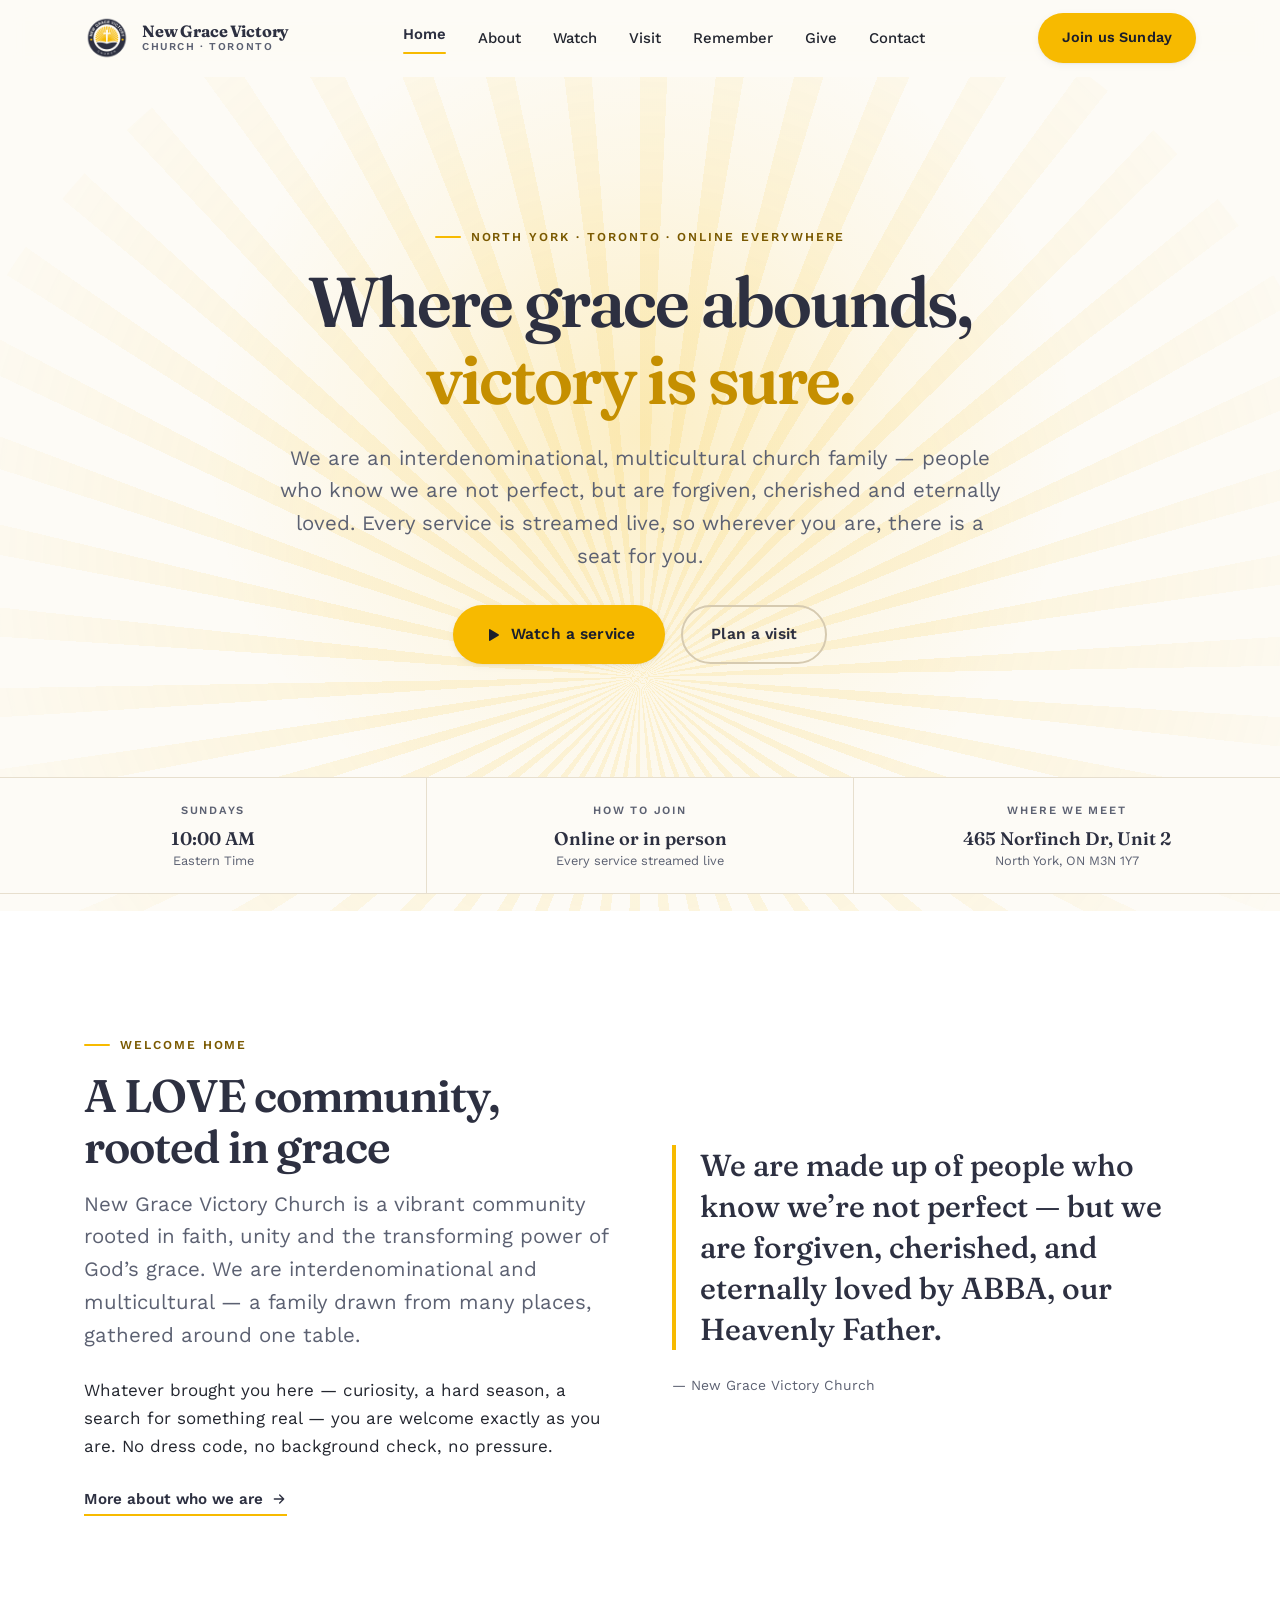
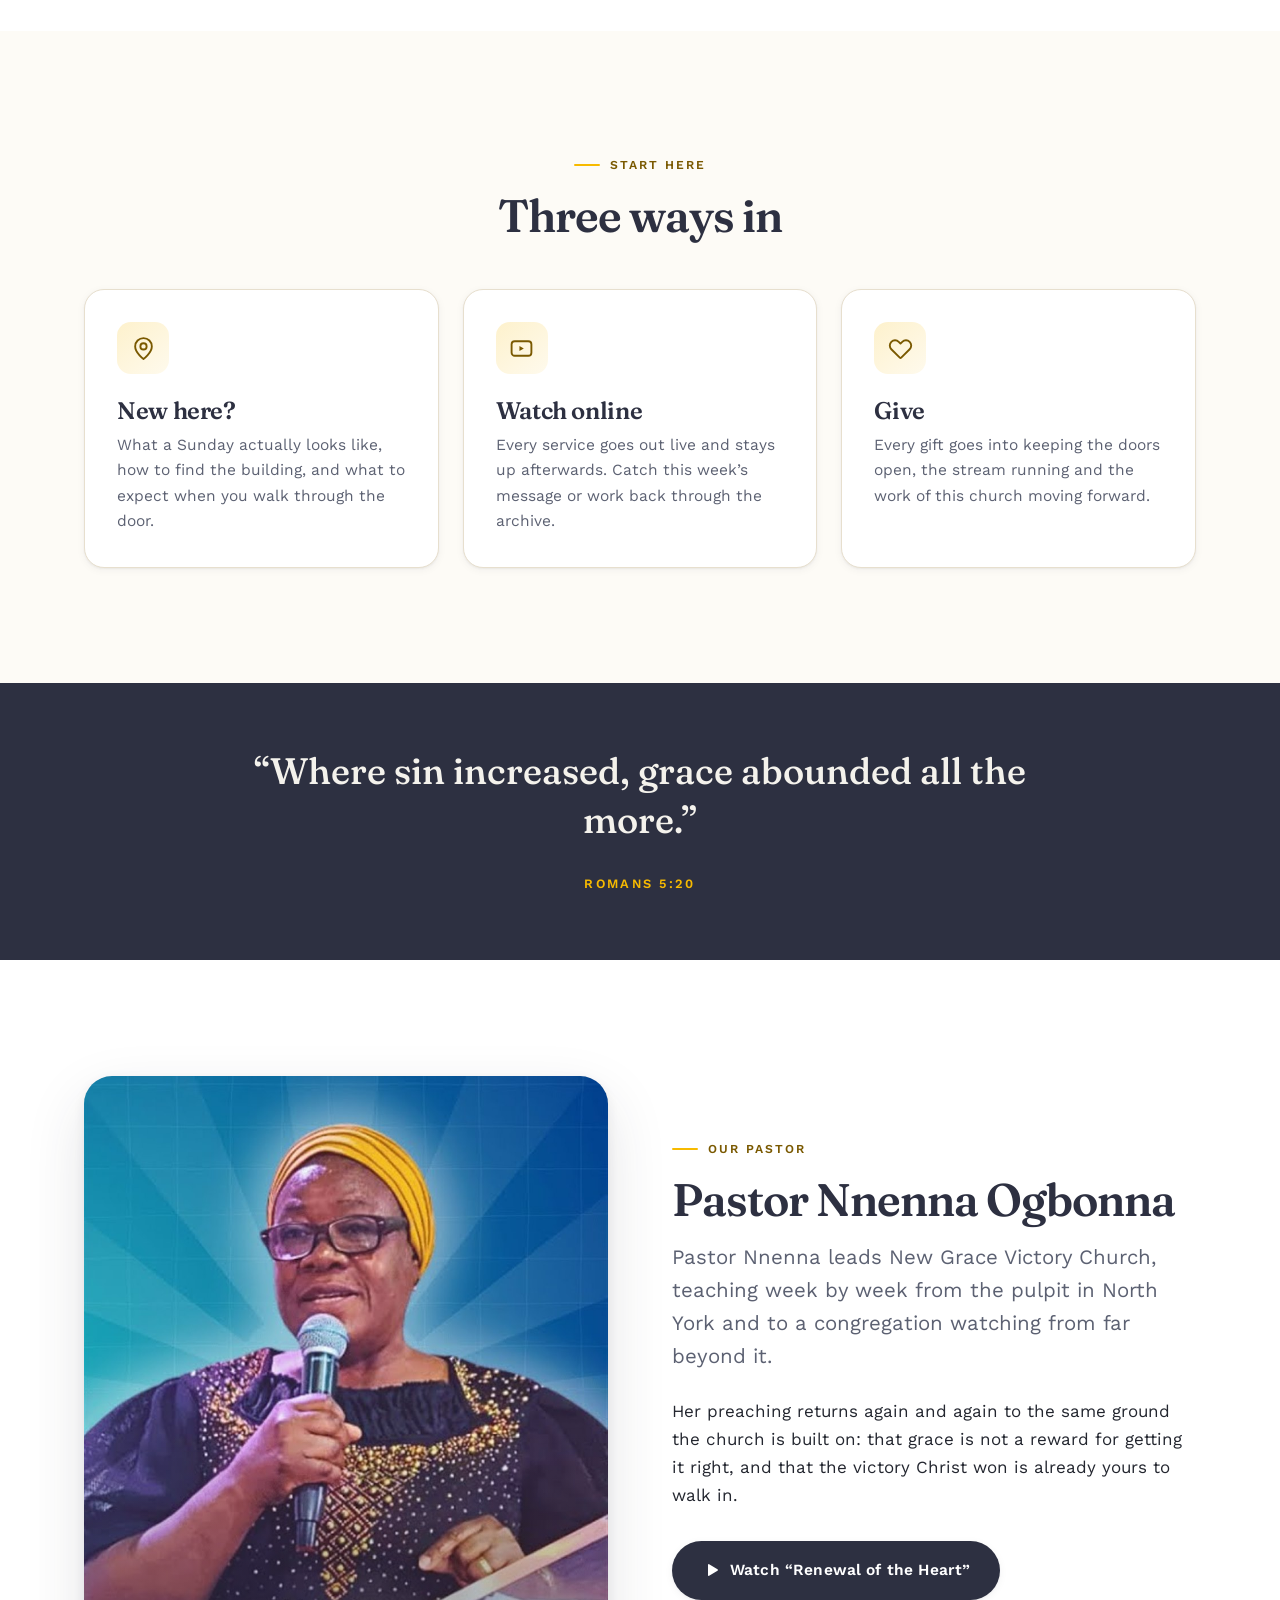
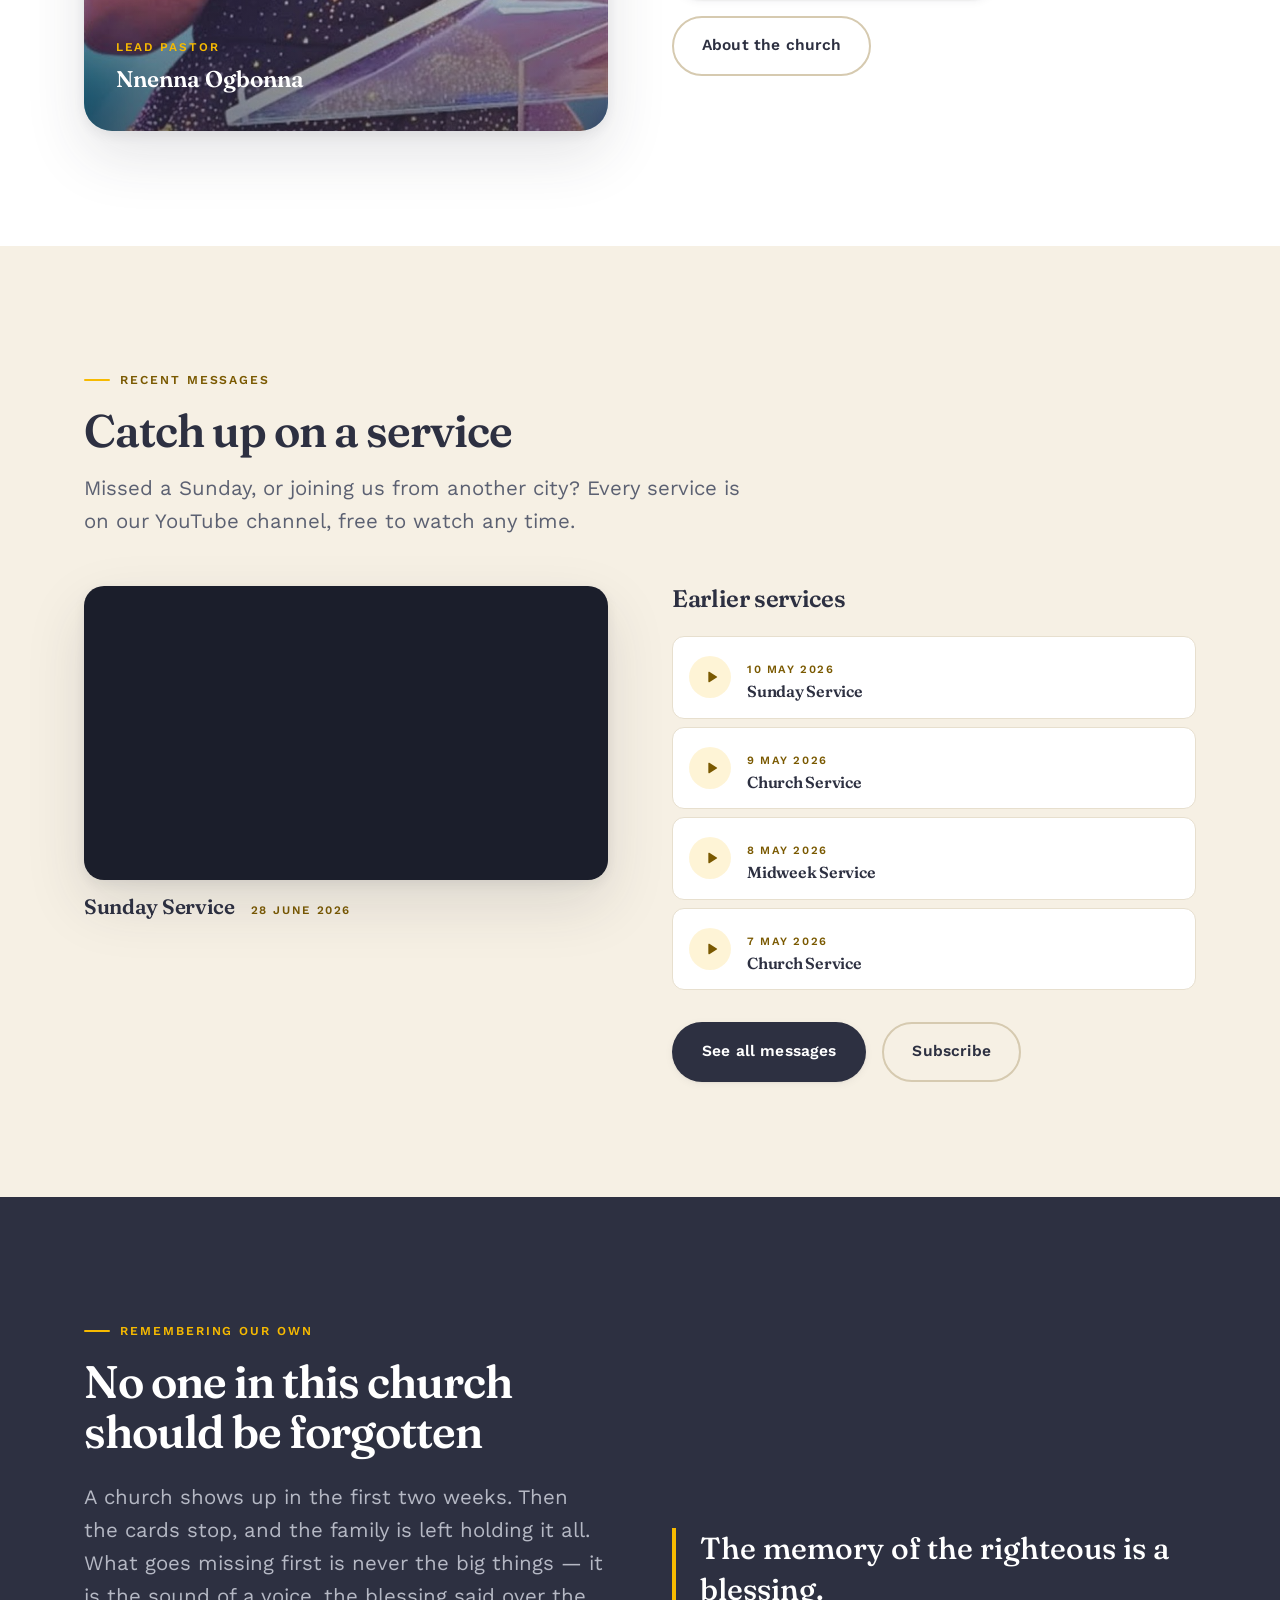
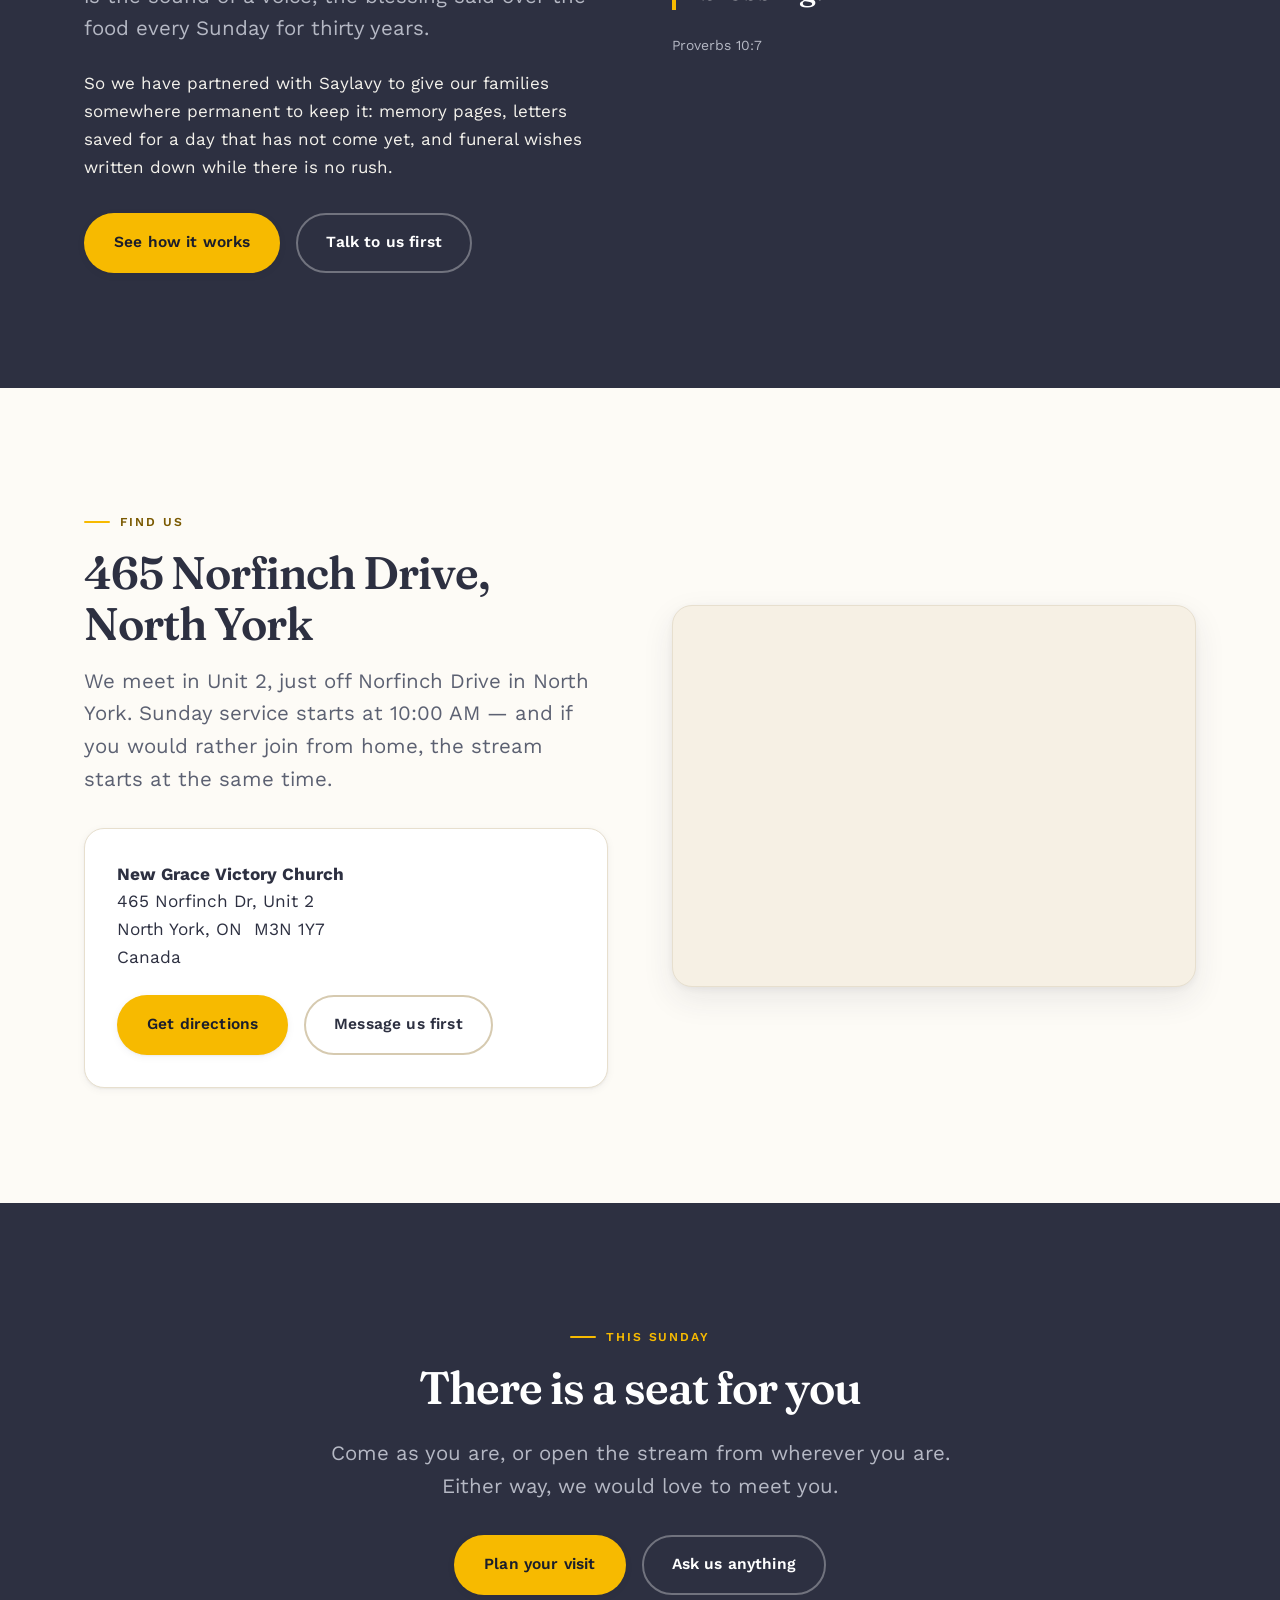
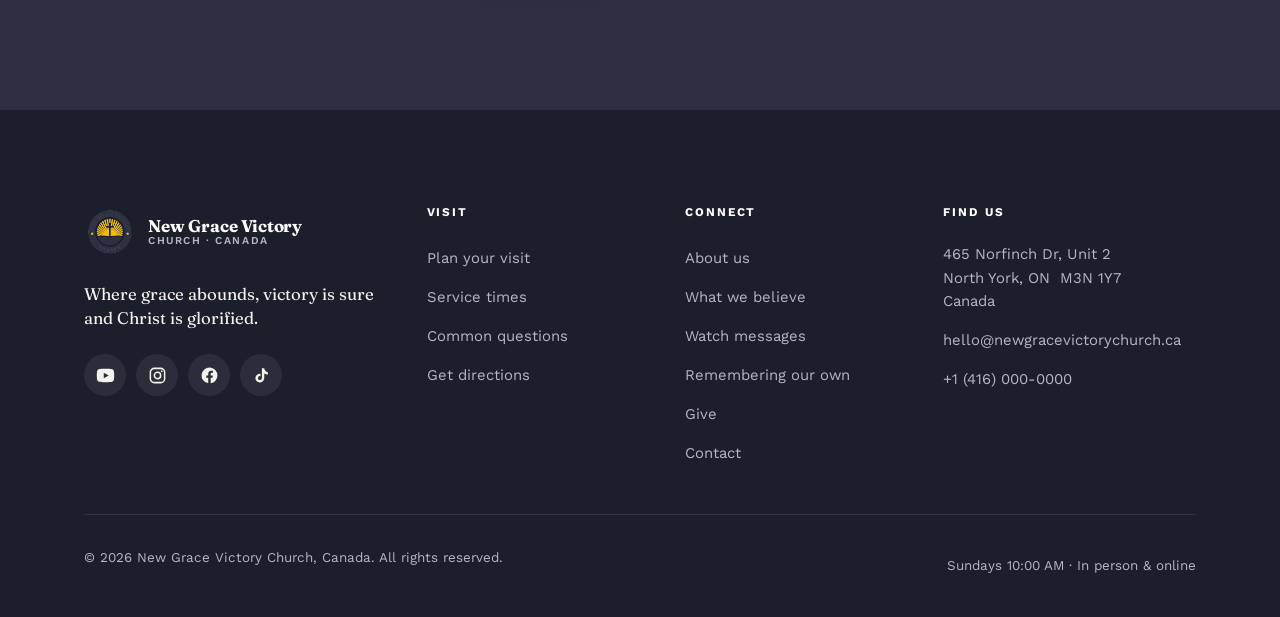
==== commit 273e54e4: "Add Remembering Our Own, with the Saylavy app in the page A church turns up for the first two weeks " ====
--- a/index.html
+++ b/index.html
@@ -93,6 +93,7 @@
         <li><a href="about.html">About</a></li>
         <li><a href="sermons.html">Watch</a></li>
         <li><a href="visit.html">Visit</a></li>
+        <li><a href="remember.html">Remember</a></li>
         <li><a href="give.html">Give</a></li>
         <li><a href="contact.html">Contact</a></li>
         <li class="nav-mobile-cta"><a class="btn btn--gold" href="visit.html">Join us Sunday</a></li>
@@ -303,6 +304,39 @@
             <a class="btn btn--navy" href="sermons.html">See all messages</a>
             <a class="btn btn--ghost" data-social="youtube" href="https://www.youtube.com/@NewGraceVictoryChurch" target="_blank" rel="noopener">Subscribe</a>
           </div>
+        </div>
+      </div>
+    </div>
+  </section>
+
+  <!-- ========================== REMEMBER ========================== -->
+  <section class="section section--navy" data-home-remember>
+    <div class="wrap">
+      <div class="split">
+        <div class="reveal">
+          <p class="eyebrow">Remembering our own</p>
+          <h2>No one in this church should be forgotten</h2>
+          <p class="lede mt-4">
+            A church shows up in the first two weeks. Then the cards stop, and the family is
+            left holding it all. What goes missing first is never the big things &mdash; it is
+            the sound of a voice, the blessing said over the food every Sunday for thirty years.
+          </p>
+          <p class="mt-4">
+            So we have partnered with Saylavy to give our families somewhere permanent to keep
+            it: memory pages, letters saved for a day that has not come yet, and funeral wishes
+            written down while there is no rush.
+          </p>
+          <div class="btn-row mt-5">
+            <a class="btn btn--gold" href="remember.html">See how it works</a>
+            <a class="btn btn--ghost" href="contact.html">Talk to us first</a>
+          </div>
+        </div>
+
+        <div class="reveal" data-delay="1">
+          <blockquote class="pullquote">
+            The memory of the righteous is a blessing.
+          </blockquote>
+          <p class="form-note" style="color:var(--on-navy-dim)">Proverbs 10:7</p>
         </div>
       </div>
     </div>
@@ -413,6 +447,7 @@
           <li><a href="about.html">About us</a></li>
           <li><a href="about.html#beliefs">What we believe</a></li>
           <li><a href="sermons.html">Watch messages</a></li>
+          <li><a href="remember.html">Remembering our own</a></li>
           <li><a href="give.html">Give</a></li>
           <li><a href="contact.html">Contact</a></li>
         </ul>
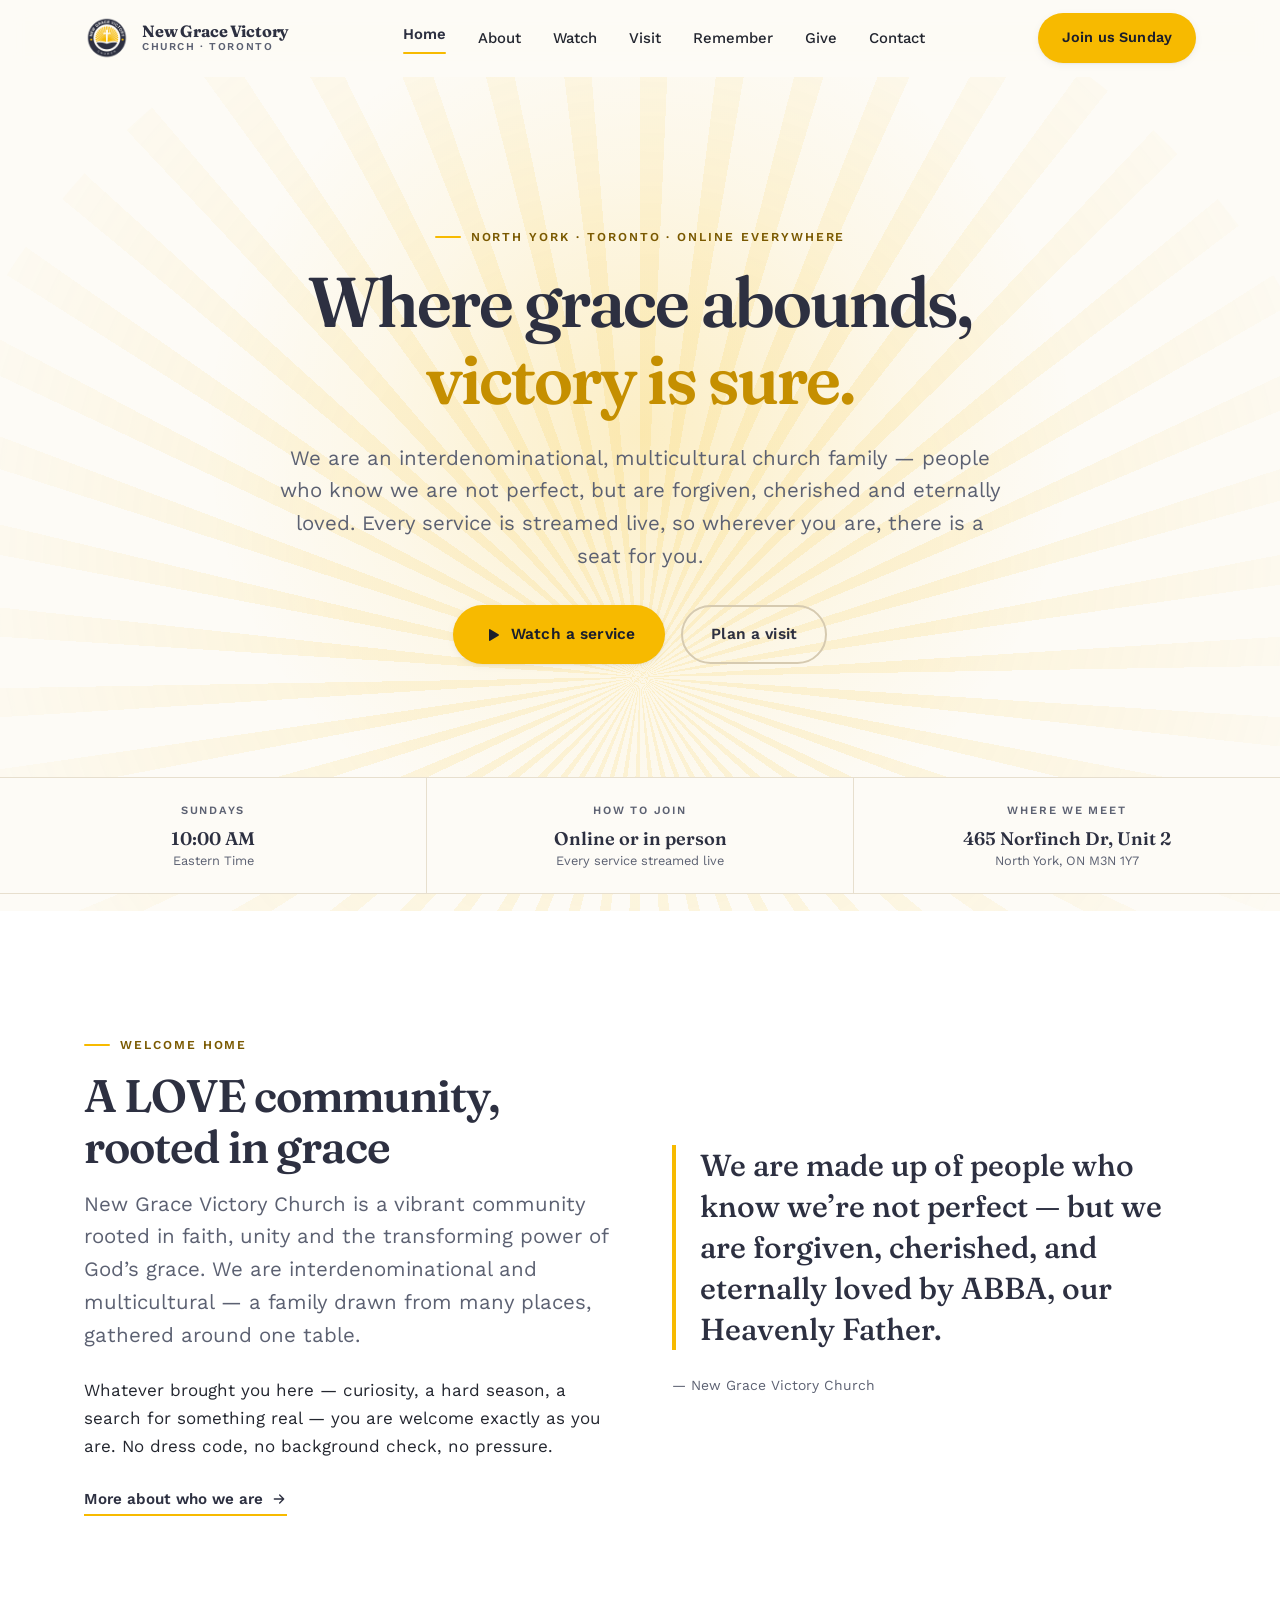
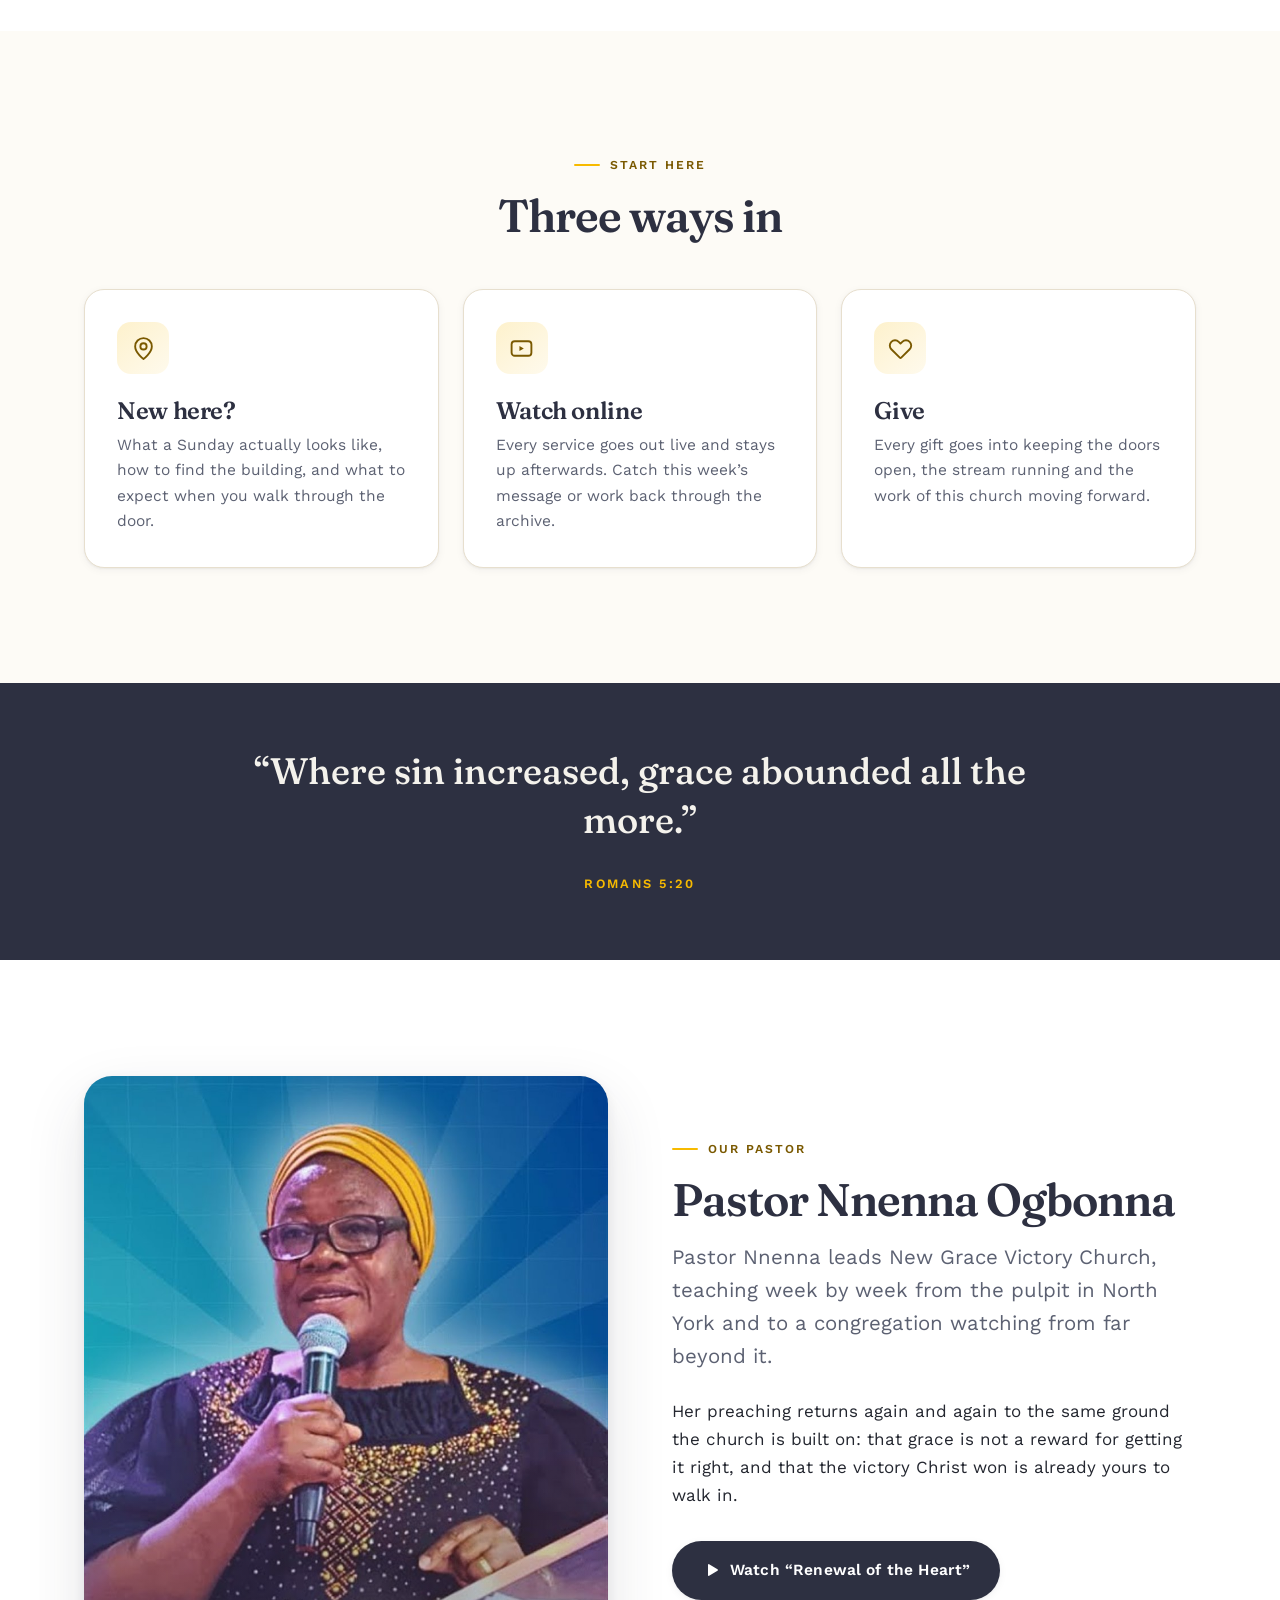
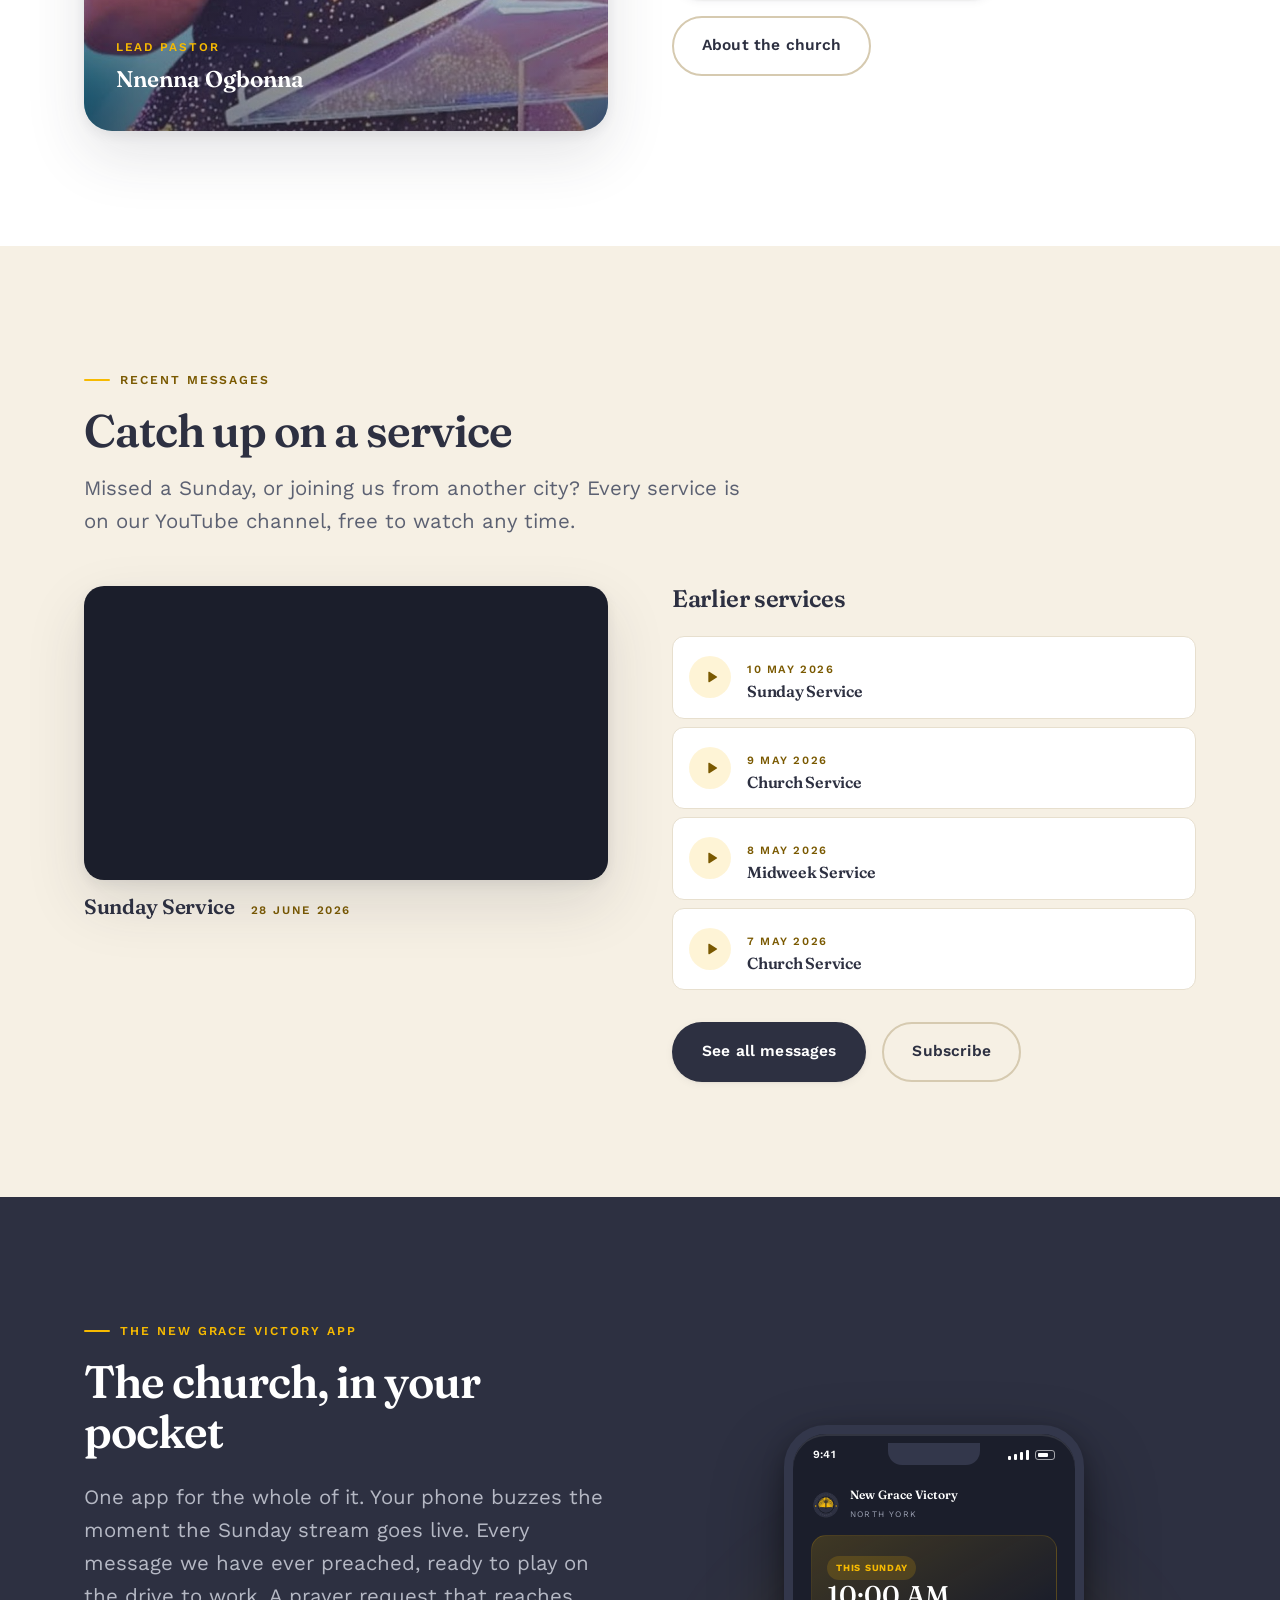
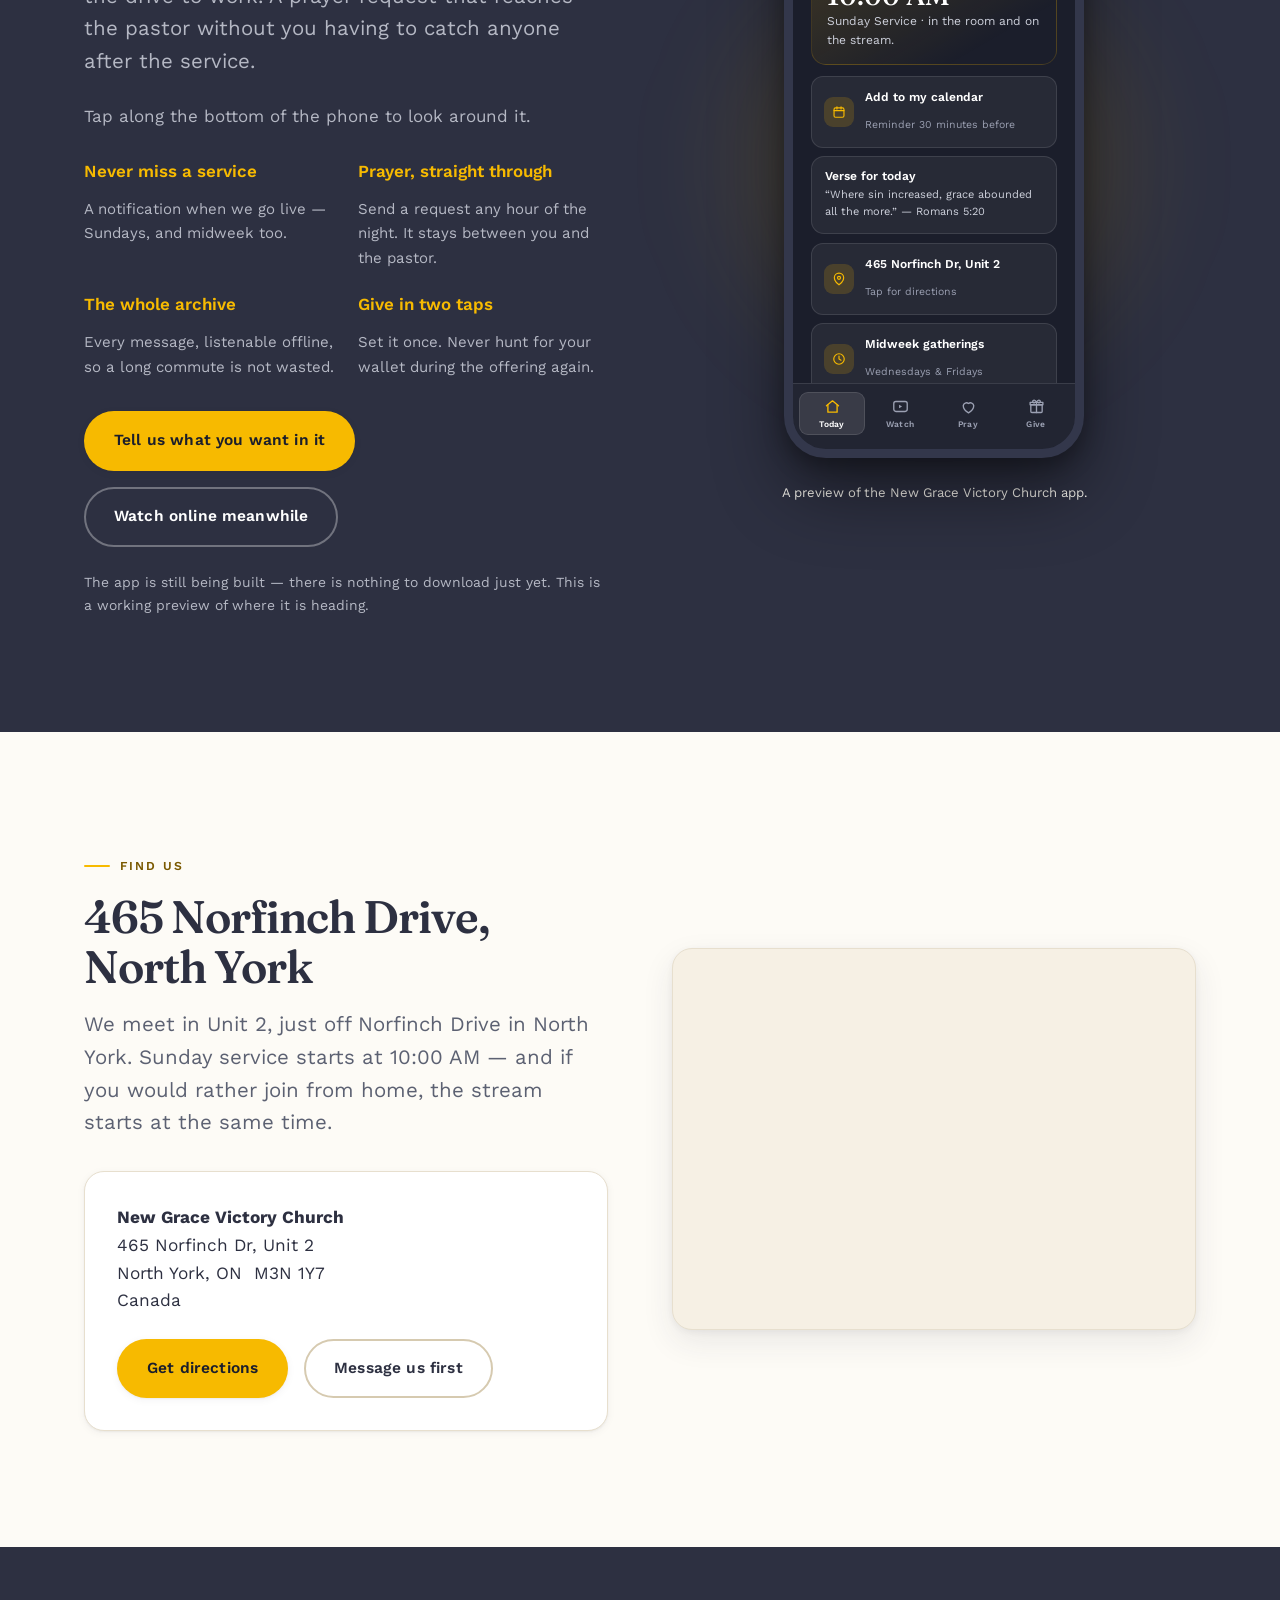
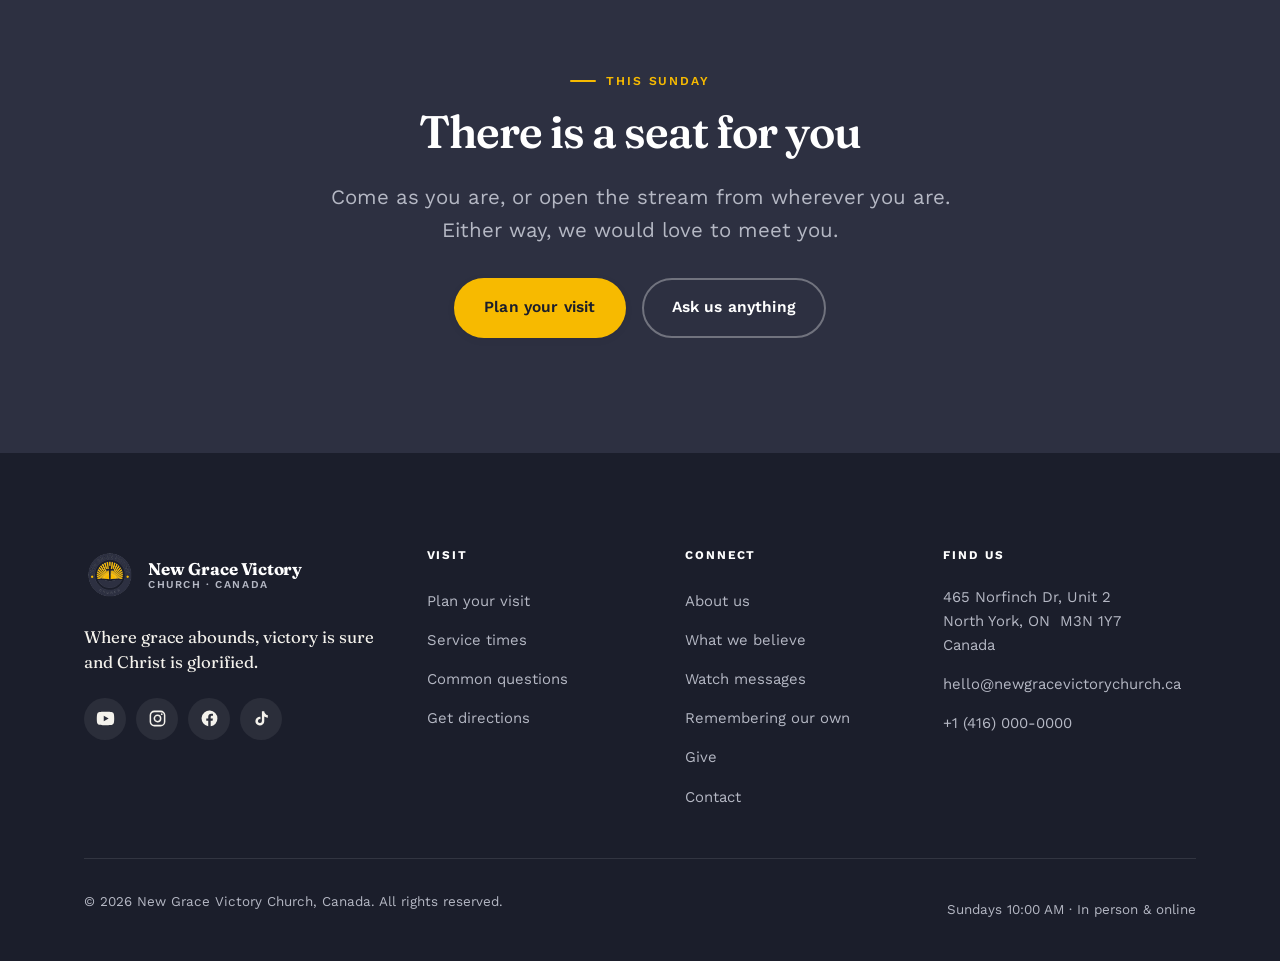
==== commit 262c1015: "Put the church own app on the home page, not Saylavy The app someone opens on the home page of a chu" ====
--- a/index.html
+++ b/index.html
@@ -23,6 +23,7 @@
 <link rel="preconnect" href="https://fonts.gstatic.com" crossorigin>
 <link rel="stylesheet" href="https://fonts.googleapis.com/css2?family=Fraunces:opsz,wght@9..144,400;9..144,500;9..144,600;9..144,700&family=Work+Sans:wght@400;500;600;700&display=swap">
 <link rel="stylesheet" href="css/styles.css">
+<link rel="stylesheet" href="css/app-demo.css">
 
 <script type="application/ld+json">
 {
@@ -309,35 +310,245 @@
     </div>
   </section>
 
-  <!-- ========================== REMEMBER ========================== -->
-  <section class="section section--navy" data-home-remember>
+  <!-- ========================== CHURCH APP ======================== -->
+  <section class="section section--navy" data-home-app>
     <div class="wrap">
       <div class="split">
+
         <div class="reveal">
-          <p class="eyebrow">Remembering our own</p>
-          <h2>No one in this church should be forgotten</h2>
+          <p class="eyebrow">The New Grace Victory app</p>
+          <h2>The church, in your pocket</h2>
           <p class="lede mt-4">
-            A church shows up in the first two weeks. Then the cards stop, and the family is
-            left holding it all. What goes missing first is never the big things &mdash; it is
-            the sound of a voice, the blessing said over the food every Sunday for thirty years.
-          </p>
-          <p class="mt-4">
-            So we have partnered with Saylavy to give our families somewhere permanent to keep
-            it: memory pages, letters saved for a day that has not come yet, and funeral wishes
-            written down while there is no rush.
-          </p>
+            One app for the whole of it. Your phone buzzes the moment the Sunday stream
+            goes live. Every message we have ever preached, ready to play on the drive to
+            work. A prayer request that reaches the pastor without you having to catch
+            anyone after the service.
+          </p>
+          <p class="mt-4" style="color:var(--on-navy-dim)">
+            Tap along the bottom of the phone to look around it.
+          </p>
+
+          <div class="grid mt-5" style="gap:var(--space-4) var(--space-4);grid-template-columns:repeat(auto-fit,minmax(200px,1fr))">
+            <div>
+              <h4 style="color:var(--gold)">Never miss a service</h4>
+              <p style="color:var(--on-navy-dim);font-size:.94rem">
+                A notification when we go live &mdash; Sundays, and midweek too.
+              </p>
+            </div>
+            <div>
+              <h4 style="color:var(--gold)">Prayer, straight through</h4>
+              <p style="color:var(--on-navy-dim);font-size:.94rem">
+                Send a request any hour of the night. It stays between you and the pastor.
+              </p>
+            </div>
+            <div>
+              <h4 style="color:var(--gold)">The whole archive</h4>
+              <p style="color:var(--on-navy-dim);font-size:.94rem">
+                Every message, listenable offline, so a long commute is not wasted.
+              </p>
+            </div>
+            <div>
+              <h4 style="color:var(--gold)">Give in two taps</h4>
+              <p style="color:var(--on-navy-dim);font-size:.94rem">
+                Set it once. Never hunt for your wallet during the offering again.
+              </p>
+            </div>
+          </div>
+
           <div class="btn-row mt-5">
-            <a class="btn btn--gold" href="remember.html">See how it works</a>
-            <a class="btn btn--ghost" href="contact.html">Talk to us first</a>
+            <a class="btn btn--gold" href="contact.html">Tell us what you want in it</a>
+            <a class="btn btn--ghost" href="sermons.html">Watch online meanwhile</a>
           </div>
-        </div>
-
-        <div class="reveal" data-delay="1">
-          <blockquote class="pullquote">
-            The memory of the righteous is a blessing.
-          </blockquote>
-          <p class="form-note" style="color:var(--on-navy-dim)">Proverbs 10:7</p>
-        </div>
+
+          <p class="form-note mt-4" style="color:var(--on-navy-dim)">
+            The app is still being built &mdash; there is nothing to download just yet.
+            This is a working preview of where it is heading.
+          </p>
+        </div>
+
+        <div class="phone-stage reveal" data-delay="1">
+          <div class="phone" data-phone>
+
+            <div class="phone-status">
+              <span>9:41</span>
+              <span style="display:flex;align-items:center;gap:6px">
+                <span class="dots" aria-hidden="true"><i></i><i></i><i></i><i></i></span>
+                <span class="phone-battery" aria-hidden="true"></span>
+              </span>
+            </div>
+
+            <div class="phone-screens">
+
+              <!-- 1. Today -->
+              <div class="phone-screen is-active" id="app-today" role="tabpanel" aria-labelledby="apptab-today">
+                <div class="ph-crest">
+                  <img src="assets/logo.png" alt="" width="30" height="30">
+                  <span>
+                    <strong>New Grace Victory</strong>
+                    <small>North York</small>
+                  </span>
+                </div>
+
+                <div class="ph-hero">
+                  <span class="ph-chip ph-chip--soon">This Sunday</span>
+                  <p class="ph-countdown">10:00 AM</p>
+                  <p class="ph-body" style="margin:0">
+                    Sunday Service &middot; in the room and on the stream.
+                  </p>
+                </div>
+
+                <div class="ph-row">
+                  <span class="ph-row-icon">
+                    <svg viewBox="0 0 24 24" fill="none" stroke="currentColor" stroke-width="2" stroke-linecap="round" aria-hidden="true"><rect x="3.5" y="5" width="17" height="16" rx="2.5"/><path d="M3.5 9.5h17M8.5 3v4M15.5 3v4"/></svg>
+                  </span>
+                  <span class="ph-row-text"><strong>Add to my calendar</strong><span>Reminder 30 minutes before</span></span>
+                </div>
+
+                <div class="ph-card">
+                  <h4>Verse for today</h4>
+                  <p>&ldquo;Where sin increased, grace abounded all the more.&rdquo; &mdash; Romans 5:20</p>
+                </div>
+
+                <div class="ph-row">
+                  <span class="ph-row-icon">
+                    <svg viewBox="0 0 24 24" fill="none" stroke="currentColor" stroke-width="2" stroke-linecap="round" aria-hidden="true"><path d="M20 10c0 6-8 12-8 12s-8-6-8-12a8 8 0 0 1 16 0Z"/><circle cx="12" cy="10" r="2.6"/></svg>
+                  </span>
+                  <span class="ph-row-text"><strong>465 Norfinch Dr, Unit 2</strong><span>Tap for directions</span></span>
+                </div>
+
+                <div class="ph-row">
+                  <span class="ph-row-icon">
+                    <svg viewBox="0 0 24 24" fill="none" stroke="currentColor" stroke-width="2" stroke-linecap="round" aria-hidden="true"><circle cx="12" cy="12" r="9"/><path d="M12 6.8V12l3.4 2"/></svg>
+                  </span>
+                  <span class="ph-row-text"><strong>Midweek gatherings</strong><span>Wednesdays &amp; Fridays</span></span>
+                </div>
+              </div>
+
+              <!-- 2. Watch -->
+              <div class="phone-screen" id="app-watch" role="tabpanel" aria-labelledby="apptab-watch" aria-hidden="true">
+                <p class="ph-eyebrow">Watch</p>
+
+                <div class="ph-hero">
+                  <span class="ph-chip ph-chip--live">Live now</span>
+                  <h3 class="ph-title" style="margin-top:9px">Sunday Service</h3>
+                  <p class="ph-sub" style="margin:0">Started 12 minutes ago</p>
+                </div>
+
+                <span class="ph-btn">Join the stream</span>
+
+                <p class="ph-eyebrow" style="margin-top:16px">Recent messages</p>
+
+                <div class="ph-row">
+                  <span class="ph-row-icon">
+                    <svg viewBox="0 0 24 24" fill="currentColor" aria-hidden="true"><path d="M8 5.14v13.72a1 1 0 0 0 1.52.86l11.14-6.86a1 1 0 0 0 0-1.72L9.52 4.28A1 1 0 0 0 8 5.14Z"/></svg>
+                  </span>
+                  <span class="ph-row-text"><strong>Renewal of the Heart</strong><span>Pastor Nnenna Ogbonna</span></span>
+                  <span class="ph-row-end">48:20</span>
+                </div>
+
+                <div class="ph-row">
+                  <span class="ph-row-icon">
+                    <svg viewBox="0 0 24 24" fill="currentColor" aria-hidden="true"><path d="M8 5.14v13.72a1 1 0 0 0 1.52.86l11.14-6.86a1 1 0 0 0 0-1.72L9.52 4.28A1 1 0 0 0 8 5.14Z"/></svg>
+                  </span>
+                  <span class="ph-row-text"><strong>Powers Against Destiny Killers</strong><span>Friday service</span></span>
+                  <span class="ph-row-end">1h 04</span>
+                </div>
+
+                <div class="ph-row">
+                  <span class="ph-row-icon">
+                    <svg viewBox="0 0 24 24" fill="none" stroke="currentColor" stroke-width="2" stroke-linecap="round" stroke-linejoin="round" aria-hidden="true"><path d="M12 3.5v11M8 11l4 3.5 4-3.5"/><path d="M4.5 17v2.5h15V17"/></svg>
+                  </span>
+                  <span class="ph-row-text"><strong>Download for offline</strong><span>Listen on the drive to work</span></span>
+                </div>
+              </div>
+
+              <!-- 3. Pray -->
+              <div class="phone-screen" id="app-pray" role="tabpanel" aria-labelledby="apptab-pray" aria-hidden="true">
+                <p class="ph-eyebrow">Prayer</p>
+                <h3 class="ph-title">What can we pray for?</h3>
+                <p class="ph-sub">It goes to the pastor, and no further.</p>
+
+                <div class="ph-input">
+                  Please pray for my mother&rsquo;s results on Thursday<span class="ph-caret" aria-hidden="true"></span>
+                </div>
+
+                <div class="ph-row">
+                  <span class="ph-row-icon">
+                    <svg viewBox="0 0 24 24" fill="none" stroke="currentColor" stroke-width="2" stroke-linecap="round" aria-hidden="true"><rect x="4.5" y="10.5" width="15" height="10" rx="2.5"/><path d="M8.2 10.5V7.8a3.8 3.8 0 0 1 7.6 0v2.7"/></svg>
+                  </span>
+                  <span class="ph-row-text"><strong>Keep this private</strong><span>Only Pastor Nnenna will see it</span></span>
+                </div>
+
+                <span class="ph-btn">Send to the pastor</span>
+                <span class="ph-btn ph-btn--quiet" style="margin-top:8px">Share with the prayer team</span>
+
+                <div class="ph-card mt-4" style="margin-top:14px">
+                  <h4>You are being prayed for</h4>
+                  <p>Three requests answered this month. We will follow up on this one.</p>
+                </div>
+              </div>
+
+              <!-- 4. Give -->
+              <div class="phone-screen" id="app-give" role="tabpanel" aria-labelledby="apptab-give" aria-hidden="true">
+                <p class="ph-eyebrow">Giving</p>
+                <h3 class="ph-title">Give in two taps</h3>
+                <p class="ph-sub">Set it once, and it stays set.</p>
+
+                <div class="ph-amounts">
+                  <span class="ph-amount">$20</span>
+                  <span class="ph-amount is-on">$50</span>
+                  <span class="ph-amount">$100</span>
+                </div>
+
+                <div class="ph-row">
+                  <span class="ph-row-icon">
+                    <svg viewBox="0 0 24 24" fill="none" stroke="currentColor" stroke-width="2" aria-hidden="true"><rect x="2.5" y="5" width="19" height="14" rx="2.5"/><path d="M2.5 10h19"/></svg>
+                  </span>
+                  <span class="ph-row-text"><strong>Card ending 4417</strong><span>Change payment method</span></span>
+                </div>
+
+                <div class="ph-row">
+                  <span class="ph-row-icon">
+                    <svg viewBox="0 0 24 24" fill="none" stroke="currentColor" stroke-width="2" stroke-linecap="round" aria-hidden="true"><path d="M20.5 8.5v-2a2 2 0 0 0-2-2h-13a2 2 0 0 0-2 2v11a2 2 0 0 0 2 2h13a2 2 0 0 0 2-2v-2"/><path d="M21.5 10.5h-5a1.5 1.5 0 0 0 0 3h5z"/></svg>
+                  </span>
+                  <span class="ph-row-text"><strong>Repeat monthly</strong><span>Cancel any time, no questions</span></span>
+                </div>
+
+                <span class="ph-btn">Give $50</span>
+
+                <div class="ph-card" style="margin-top:14px">
+                  <span class="ph-chip ph-chip--ok">Receipt</span>
+                  <h4 style="margin-top:8px">Your 2026 giving</h4>
+                  <p>A summary of everything you gave, emailed to you each January.</p>
+                </div>
+              </div>
+
+            </div>
+
+            <div class="phone-tabs" role="tablist" aria-label="Church app screens">
+              <button class="phone-tab" type="button" role="tab" id="apptab-today" aria-controls="app-today" aria-selected="true">
+                <svg viewBox="0 0 24 24" fill="none" stroke="currentColor" stroke-width="1.9" stroke-linecap="round" stroke-linejoin="round" aria-hidden="true"><path d="M3.5 11 12 4l8.5 7"/><path d="M5.5 9.7V20h13V9.7"/></svg>
+                Today
+              </button>
+              <button class="phone-tab" type="button" role="tab" id="apptab-watch" aria-controls="app-watch" aria-selected="false" tabindex="-1">
+                <svg viewBox="0 0 24 24" fill="none" stroke="currentColor" stroke-width="1.9" stroke-linecap="round" stroke-linejoin="round" aria-hidden="true"><rect x="2.5" y="5" width="19" height="14" rx="3"/><path d="M10 9.6v4.8l4.2-2.4z" fill="currentColor" stroke="none"/></svg>
+                Watch
+              </button>
+              <button class="phone-tab" type="button" role="tab" id="apptab-pray" aria-controls="app-pray" aria-selected="false" tabindex="-1">
+                <svg viewBox="0 0 24 24" fill="none" stroke="currentColor" stroke-width="1.9" stroke-linecap="round" stroke-linejoin="round" aria-hidden="true"><path d="M12 21s-7.4-4.6-7.4-10.2A4.6 4.6 0 0 1 12 7.7a4.6 4.6 0 0 1 7.4 3.1C19.4 16.4 12 21 12 21Z"/></svg>
+                Pray
+              </button>
+              <button class="phone-tab" type="button" role="tab" id="apptab-give" aria-controls="app-give" aria-selected="false" tabindex="-1">
+                <svg viewBox="0 0 24 24" fill="none" stroke="currentColor" stroke-width="1.9" stroke-linecap="round" stroke-linejoin="round" aria-hidden="true"><path d="M4 9.5h16V19a1.5 1.5 0 0 1-1.5 1.5h-13A1.5 1.5 0 0 1 4 19z"/><path d="M3 6.2h18v3.3H3zM12 6.2v14.3"/><path d="M12 6.2S10.6 3 8.7 3a2.1 2.1 0 0 0 0 4.2M12 6.2S13.4 3 15.3 3a2.1 2.1 0 0 1 0 4.2"/></svg>
+                Give
+              </button>
+            </div>
+
+          </div>
+
+          <p class="phone-caption">A preview of the New Grace Victory Church app.</p>
+        </div>
+
       </div>
     </div>
   </section>
@@ -480,5 +691,6 @@
 <script src="js/config.js"></script>
 <script src="js/site.js" defer></script>
 <script src="js/sermons.js" defer></script>
+<script src="js/phone-demo.js" defer></script>
 </body>
 </html>
--- a/css/app-demo.css
+++ b/css/app-demo.css
@@ -0,0 +1,277 @@
+/* ============================================================
+   Phone mockup — a themeable component
+   ------------------------------------------------------------
+   Used twice, in two different skins:
+
+     .phone                 the New Grace Victory Church app  (home page)
+     .phone.phone--saylavy  the Saylavy app                   (remember.html)
+
+   Everything skinnable is a --ph-* custom property, so a second
+   theme is a handful of overrides rather than a second copy of
+   the whole component.
+   ============================================================ */
+
+.phone {
+  /* --- church theme (default) --- */
+  --ph-bg:         #1B1E2B;
+  --ph-frame:      #33374B;
+  --ph-surface:    rgba(255,255,255,.055);
+  --ph-line:       rgba(255,255,255,.11);
+  --ph-accent:     #F7BA00;
+  --ph-accent-dim: rgba(247,186,0,.17);
+  --ph-accent-ink: #1B1E2B;
+  --ph-on-accent:  #F7BA00;
+  --ph-text:       #FFFFFF;
+  --ph-body:       #CDD0DB;
+  --ph-dim:        #9BA0B2;
+  --ph-glow:       rgba(247,186,0,.28);
+}
+
+.phone-stage {
+  display: grid; place-items: center;
+  padding: var(--space-4);
+  position: relative;
+}
+.phone-stage::before {
+  content: ""; position: absolute; inset: 12% 6%;
+  background: radial-gradient(circle, var(--stage-glow, rgba(247,186,0,.26)), transparent 68%);
+  filter: blur(46px); pointer-events: none;
+}
+
+.phone {
+  position: relative;
+  width: min(300px, 82vw);
+  aspect-ratio: 9 / 19;
+  background: var(--ph-bg);
+  border: 9px solid var(--ph-frame);
+  border-radius: 42px;
+  box-shadow:
+    0 2px 0 rgba(255,255,255,.10) inset,
+    0 34px 70px rgba(0,0,0,.44),
+    0 8px 22px rgba(0,0,0,.30);
+  overflow: hidden;
+  display: flex; flex-direction: column;
+  font-family: var(--font-body);
+}
+
+/* notch */
+.phone::before {
+  content: ""; position: absolute; z-index: 5;
+  top: 9px; left: 50%; transform: translateX(-50%);
+  width: 92px; height: 22px;
+  background: var(--ph-frame); border-radius: 0 0 14px 14px;
+}
+
+.phone-status {
+  flex: none; display: flex; justify-content: space-between; align-items: center;
+  padding: 12px 20px 6px;
+  font-size: 11px; font-weight: 600; color: var(--ph-text); letter-spacing: .02em;
+}
+.phone-status .dots { display: flex; gap: 3px; align-items: flex-end; }
+.phone-status .dots i { width: 3px; border-radius: 1px; background: currentColor; display: block; }
+.phone-status .dots i:nth-child(1) { height: 4px; }
+.phone-status .dots i:nth-child(2) { height: 6px; }
+.phone-status .dots i:nth-child(3) { height: 8px; }
+.phone-status .dots i:nth-child(4) { height: 10px; }
+.phone-battery {
+  width: 20px; height: 10px; border: 1px solid rgba(255,255,255,.6);
+  border-radius: 3px; position: relative;
+}
+.phone-battery::after {
+  content: ""; position: absolute; inset: 2px; right: 6px;
+  background: #fff; border-radius: 1px;
+}
+
+/* --- screens --- */
+.phone-screens { flex: 1; position: relative; overflow: hidden; }
+.phone-screen {
+  position: absolute; inset: 0;
+  padding: 18px 18px 10px;
+  overflow-y: auto;
+  opacity: 0; visibility: hidden;
+  transform: translateY(8px);
+  transition: opacity 260ms var(--ease), transform 260ms var(--ease), visibility 260ms;
+  -ms-overflow-style: none; scrollbar-width: none;
+}
+.phone-screen::-webkit-scrollbar { display: none; }
+.phone-screen.is-active { opacity: 1; visibility: visible; transform: none; }
+
+.ph-eyebrow {
+  font-size: 9px; font-weight: 700; letter-spacing: .18em;
+  text-transform: uppercase; color: var(--ph-on-accent); margin: 0 0 8px;
+}
+.ph-title {
+  font-family: var(--font-display); font-weight: 500;
+  font-size: 21px; line-height: 1.15; color: var(--ph-text); margin: 0 0 4px;
+  letter-spacing: -.01em;
+}
+.ph-sub { font-size: 11.5px; color: var(--ph-dim); margin: 0 0 14px; }
+.ph-body { font-size: 12px; line-height: 1.55; color: var(--ph-body); margin: 0 0 12px; }
+
+.ph-portrait {
+  width: 100%; aspect-ratio: 4 / 3; border-radius: 14px;
+  background: linear-gradient(150deg, #2B3B7A, #1A1935 62%);
+  display: grid; place-items: center; margin-bottom: 14px;
+  border: 1px solid var(--ph-line);
+}
+.ph-initials {
+  width: 62px; height: 62px; border-radius: 50%;
+  background: rgba(255,255,255,.10);
+  border: 1px solid rgba(255,255,255,.18);
+  display: grid; place-items: center;
+  font-family: var(--font-display); font-size: 21px; color: #fff; font-weight: 500;
+}
+
+.ph-row {
+  display: flex; align-items: center; gap: 11px;
+  padding: 11px 12px; margin-bottom: 8px;
+  background: var(--ph-surface);
+  border: 1px solid var(--ph-line);
+  border-radius: 12px;
+}
+.ph-row-icon {
+  flex: none; width: 30px; height: 30px; border-radius: 9px;
+  background: var(--ph-accent-dim); color: var(--ph-on-accent);
+  display: grid; place-items: center;
+}
+.ph-row-icon svg { width: 14px; height: 14px; }
+.ph-row-text { min-width: 0; flex: 1; }
+.ph-row-text strong { display: block; font-size: 12px; color: var(--ph-text); font-weight: 600; }
+.ph-row-text span { font-size: 10.5px; color: var(--ph-dim); }
+.ph-row-end { flex: none; font-size: 10.5px; color: var(--ph-dim); }
+
+/* voice-note waveform */
+.ph-wave { display: flex; align-items: center; gap: 2px; height: 22px; flex: 1; }
+.ph-wave i { display: block; width: 2px; border-radius: 1px; background: var(--ph-on-accent); opacity: .8; }
+
+.ph-card {
+  padding: 13px; border-radius: 13px; margin-bottom: 9px;
+  background: var(--ph-surface); border: 1px solid var(--ph-line);
+}
+.ph-card--accent {
+  background: linear-gradient(140deg, var(--ph-accent-dim), transparent);
+  border-color: var(--ph-accent-dim);
+}
+.ph-card h4 {
+  font-size: 12px; color: var(--ph-text); margin: 0 0 4px;
+  font-weight: 600; font-family: var(--font-body);
+}
+.ph-card p { font-size: 11px; color: var(--ph-body); margin: 0; line-height: 1.5; }
+
+.ph-chip {
+  display: inline-flex; align-items: center; gap: 5px;
+  padding: 4px 9px; border-radius: 999px;
+  font-size: 9.5px; font-weight: 700; letter-spacing: .08em; text-transform: uppercase;
+}
+.ph-chip--live   { background: rgba(220,38,38,.20);  color: #FF8D8D; }
+.ph-chip--live::before {
+  content: ""; width: 6px; height: 6px; border-radius: 50%;
+  background: #FF6B6B; animation: pulse-dot 1.8s ease-in-out infinite;
+}
+.ph-chip--ok     { background: rgba(34,197,94,.18);  color: #6EE7A0; }
+.ph-chip--soon   { background: var(--ph-accent-dim); color: var(--ph-on-accent); }
+.ph-chip--locked { background: rgba(255,255,255,.10); color: var(--ph-dim); }
+
+.ph-countdown {
+  font-family: var(--font-display); font-size: 27px; color: var(--ph-text);
+  font-weight: 500; line-height: 1; margin: 2px 0 3px;
+}
+
+.ph-check {
+  width: 74px; height: 74px; border-radius: 50%; margin: 4px auto 14px;
+  background: rgba(34,197,94,.14); border: 1px solid rgba(110,231,160,.34);
+  display: grid; place-items: center; color: #6EE7A0;
+}
+.ph-check svg { width: 30px; height: 30px; }
+
+.ph-btn {
+  display: block; width: 100%; text-align: center;
+  padding: 11px; border-radius: 11px; border: 0;
+  background: var(--ph-accent); color: var(--ph-accent-ink);
+  font-family: var(--font-body); font-size: 12px; font-weight: 600;
+  cursor: default; margin-top: 4px;
+}
+.ph-btn--quiet {
+  background: transparent; color: var(--ph-dim);
+  border: 1px solid var(--ph-line);
+}
+
+/* church-app specifics */
+.ph-crest {
+  display: flex; align-items: center; gap: 9px; margin-bottom: 14px;
+}
+.ph-crest img { width: 30px; height: 30px; flex: none; }
+.ph-crest span { line-height: 1.15; }
+.ph-crest strong {
+  display: block; font-family: var(--font-display);
+  font-size: 12px; color: var(--ph-text); font-weight: 600;
+}
+.ph-crest small {
+  font-size: 8.5px; letter-spacing: .14em; text-transform: uppercase; color: var(--ph-dim);
+}
+
+.ph-hero {
+  border-radius: 15px; padding: 15px; margin-bottom: 11px;
+  background: linear-gradient(150deg, var(--ph-accent-dim), transparent 78%);
+  border: 1px solid var(--ph-accent-dim);
+}
+
+.ph-amounts { display: grid; grid-template-columns: repeat(3, 1fr); gap: 7px; margin-bottom: 11px; }
+.ph-amount {
+  padding: 11px 4px; border-radius: 11px; text-align: center;
+  background: var(--ph-surface); border: 1px solid var(--ph-line);
+  font-size: 13px; font-weight: 600; color: var(--ph-text);
+}
+.ph-amount.is-on {
+  background: var(--ph-accent); color: var(--ph-accent-ink);
+  border-color: var(--ph-accent);
+}
+
+.ph-input {
+  padding: 11px 12px; border-radius: 11px; margin-bottom: 9px;
+  background: rgba(0,0,0,.25); border: 1px solid var(--ph-line);
+  font-size: 11.5px; color: var(--ph-body); line-height: 1.5;
+}
+.ph-input em { font-style: normal; color: var(--ph-dim); }
+.ph-caret {
+  display: inline-block; width: 1.5px; height: 12px; margin-left: 1px;
+  background: var(--ph-accent); vertical-align: -2px;
+  animation: ph-blink 1.1s step-end infinite;
+}
+@keyframes ph-blink { 0%, 100% { opacity: 1; } 50% { opacity: 0; } }
+
+/* --- bottom tab bar (the interactive part) --- */
+.phone-tabs {
+  flex: none; display: grid; grid-template-columns: repeat(4, 1fr);
+  gap: 2px; padding: 8px 6px 14px;
+  border-top: 1px solid var(--ph-line);
+  background: rgba(255,255,255,.03);
+}
+.phone-tab {
+  display: flex; flex-direction: column; align-items: center; gap: 4px;
+  padding: 6px 2px; border: 0; background: transparent;
+  color: var(--ph-dim); cursor: pointer; border-radius: 9px;
+  font-family: var(--font-body); font-size: 8.5px; font-weight: 600;
+  letter-spacing: .03em;
+  transition: color var(--dur) var(--ease), background var(--dur) var(--ease);
+}
+.phone-tab svg { width: 17px; height: 17px; }
+.phone-tab:hover { color: var(--ph-body); background: rgba(255,255,255,.05); }
+/* A neutral lift, not an accent wash - gold at low alpha over navy goes olive */
+.phone-tab[aria-selected="true"] {
+  color: var(--ph-text);
+  background: rgba(255,255,255,.10);
+  box-shadow: inset 0 0 0 1px var(--ph-line);
+}
+.phone-tab[aria-selected="true"] svg { color: var(--ph-on-accent); }
+.phone-tab:focus-visible { outline: 2px solid var(--ph-accent); outline-offset: 1px; }
+
+.phone-caption {
+  margin-top: var(--space-4); text-align: center;
+  font-size: .82rem; color: var(--ph-dim);
+}
+
+@media (prefers-reduced-motion: reduce) {
+  .phone-screen { transition: none; }
+  .ph-caret, .ph-chip--live::before { animation: none; }
+}
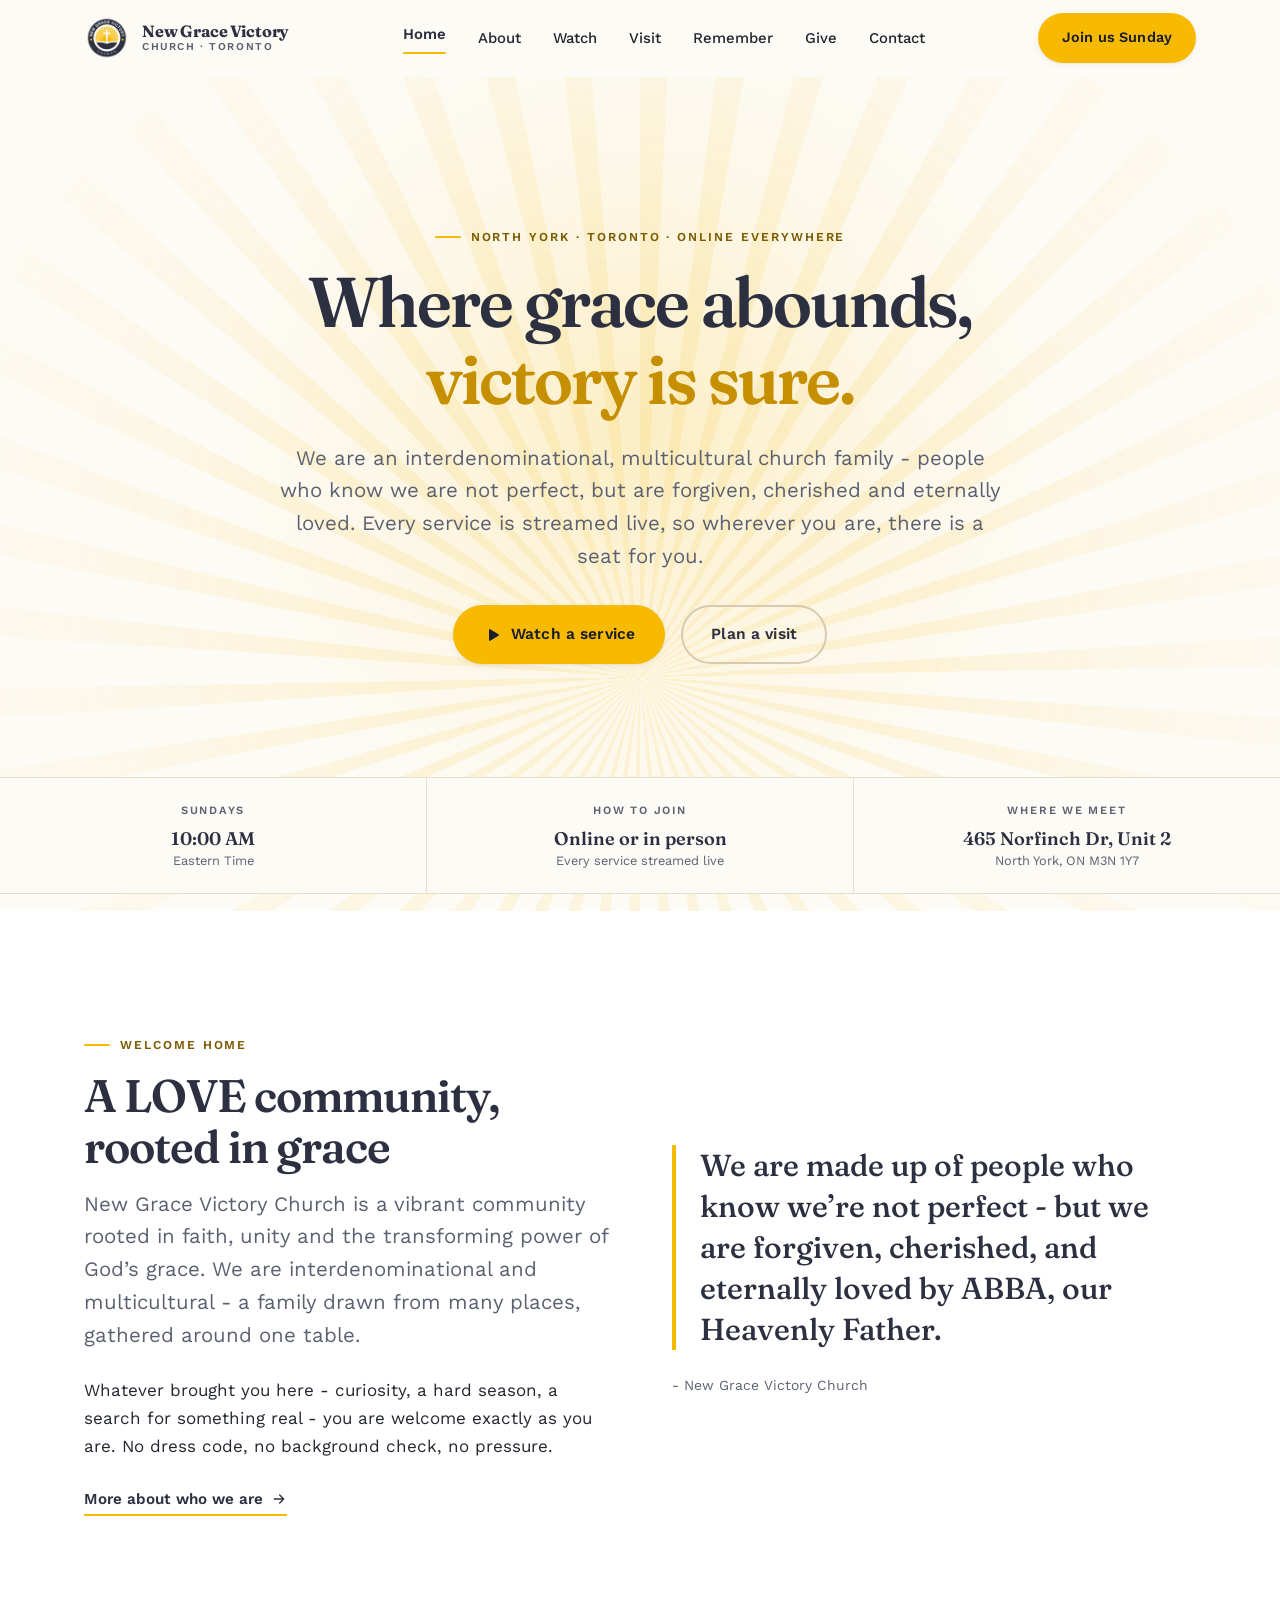
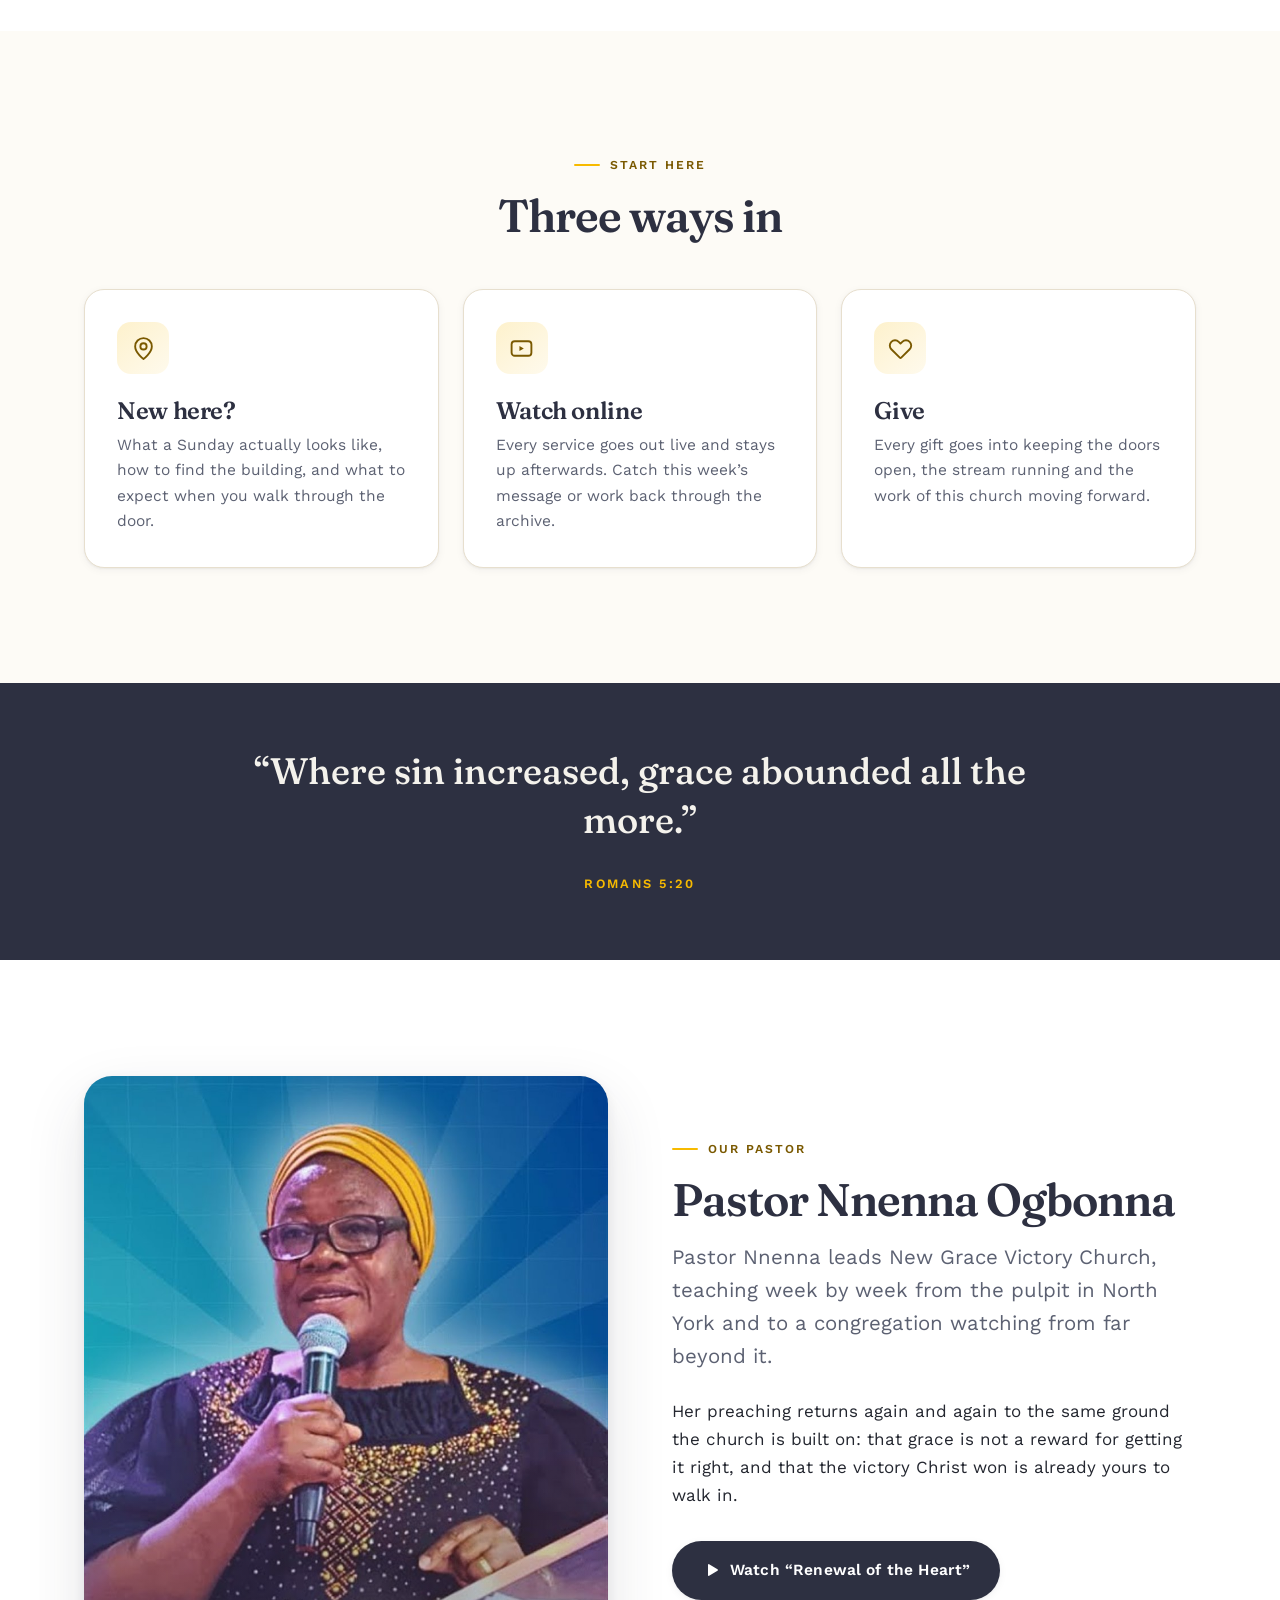
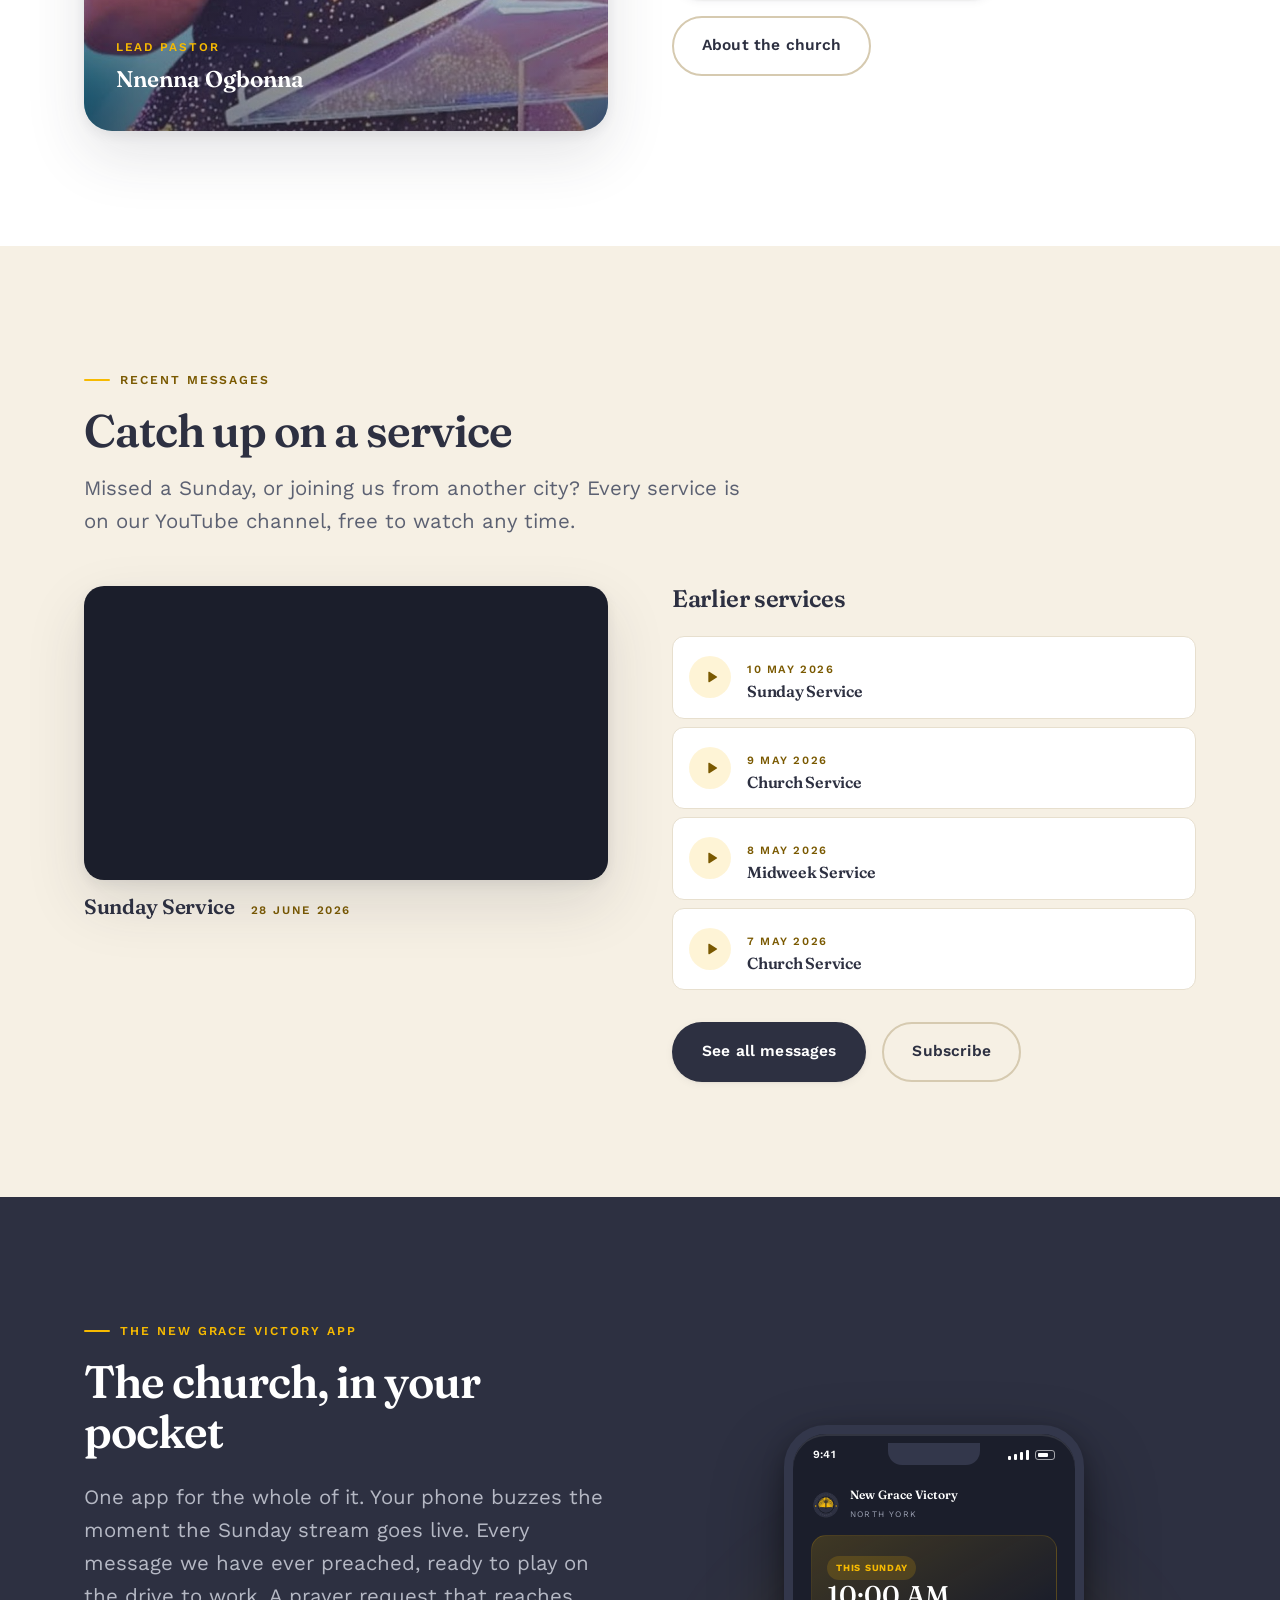
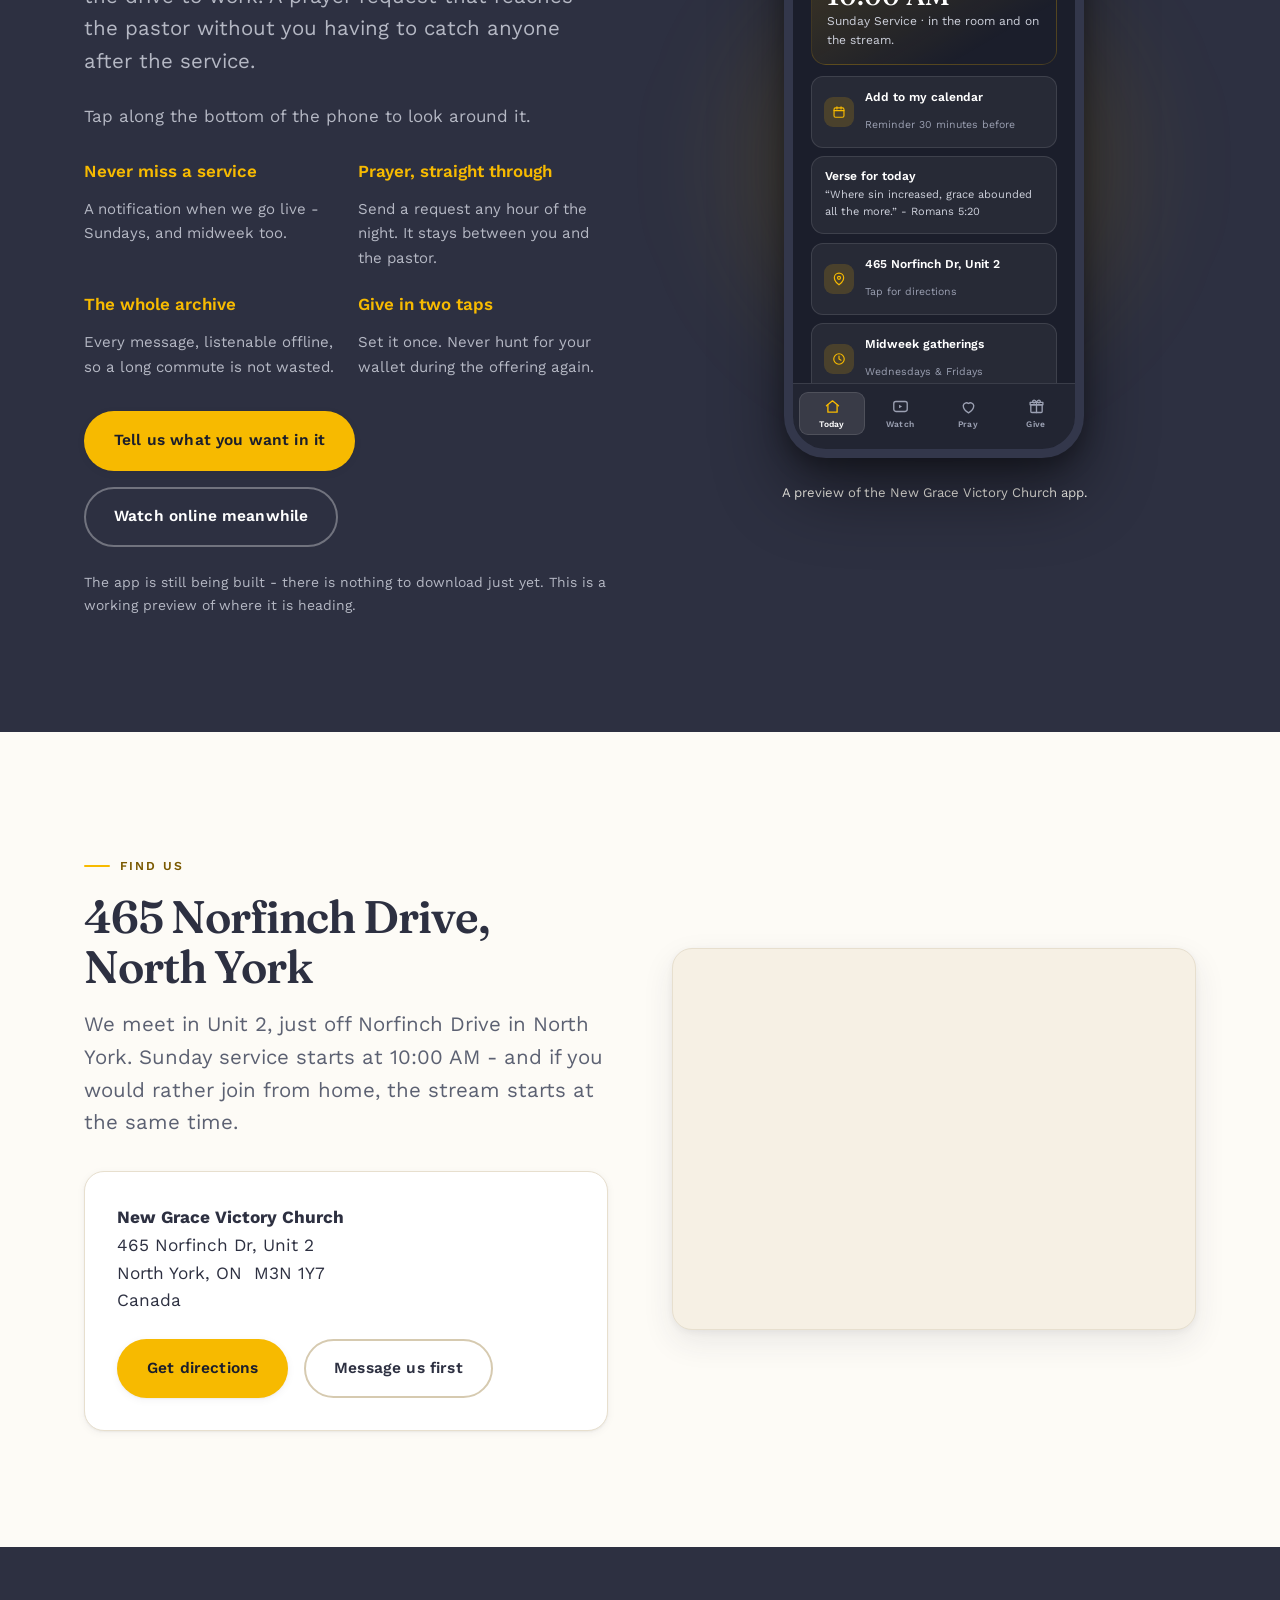
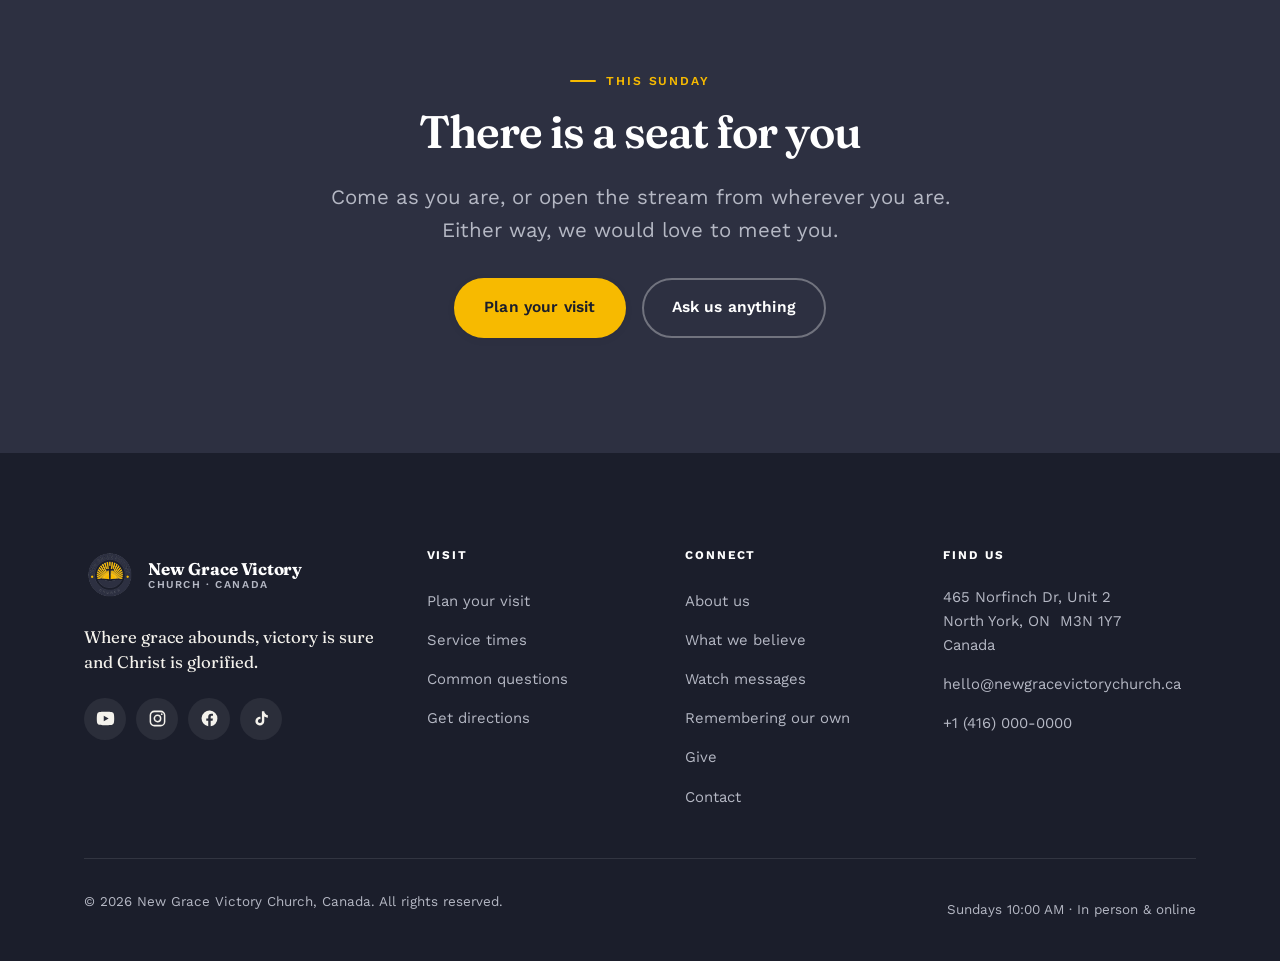
==== commit 3e857777: "Use short dashes everywhere All 90 em and en dashes across the HTML, README, CSS and JS comments rep" ====
--- a/index.html
+++ b/index.html
@@ -116,7 +116,7 @@
       <p class="eyebrow">North York &middot; Toronto &middot; Online everywhere</p>
       <h1>Where grace abounds, <em>victory is sure.</em></h1>
       <p class="lede">
-        We are an interdenominational, multicultural church family &mdash; people who know
+        We are an interdenominational, multicultural church family - people who know
         we are not perfect, but are forgiven, cherished and eternally loved.
         Every service is streamed live, so wherever you are, there is a seat for you.
       </p>
@@ -155,11 +155,11 @@
           <p class="lede">
             New Grace Victory Church is a vibrant community rooted in faith, unity and the
             transforming power of God&rsquo;s grace. We are interdenominational and multicultural
-            &mdash; a family drawn from many places, gathered around one table.
+            - a family drawn from many places, gathered around one table.
           </p>
           <p class="mt-4">
-            Whatever brought you here &mdash; curiosity, a hard season, a search for something
-            real &mdash; you are welcome exactly as you are. No dress code, no background check,
+            Whatever brought you here - curiosity, a hard season, a search for something
+            real - you are welcome exactly as you are. No dress code, no background check,
             no pressure.
           </p>
           <p class="mt-4"><a class="link-arrow" href="about.html">
@@ -170,10 +170,10 @@
 
         <div class="reveal" data-delay="1">
           <blockquote class="pullquote">
-            We are made up of people who know we&rsquo;re not perfect &mdash; but we are forgiven,
+            We are made up of people who know we&rsquo;re not perfect - but we are forgiven,
             cherished, and eternally loved by ABBA, our Heavenly Father.
           </blockquote>
-          <p class="form-note">&mdash; New Grace Victory Church</p>
+          <p class="form-note">- New Grace Victory Church</p>
         </div>
       </div>
     </div>
@@ -332,7 +332,7 @@
             <div>
               <h4 style="color:var(--gold)">Never miss a service</h4>
               <p style="color:var(--on-navy-dim);font-size:.94rem">
-                A notification when we go live &mdash; Sundays, and midweek too.
+                A notification when we go live - Sundays, and midweek too.
               </p>
             </div>
             <div>
@@ -361,7 +361,7 @@
           </div>
 
           <p class="form-note mt-4" style="color:var(--on-navy-dim)">
-            The app is still being built &mdash; there is nothing to download just yet.
+            The app is still being built - there is nothing to download just yet.
             This is a working preview of where it is heading.
           </p>
         </div>
@@ -406,7 +406,7 @@
 
                 <div class="ph-card">
                   <h4>Verse for today</h4>
-                  <p>&ldquo;Where sin increased, grace abounded all the more.&rdquo; &mdash; Romans 5:20</p>
+                  <p>&ldquo;Where sin increased, grace abounded all the more.&rdquo; - Romans 5:20</p>
                 </div>
 
                 <div class="ph-row">
@@ -562,7 +562,7 @@
           <h2>465 Norfinch Drive, North York</h2>
           <p class="lede">
             We meet in Unit 2, just off Norfinch Drive in North York. Sunday service starts
-            at 10:00 AM &mdash; and if you would rather join from home, the stream starts
+            at 10:00 AM - and if you would rather join from home, the stream starts
             at the same time.
           </p>
 
--- a/css/app-demo.css
+++ b/css/app-demo.css
@@ -1,5 +1,5 @@
 /* ============================================================
-   Phone mockup — a themeable component
+   Phone mockup - a themeable component
    ------------------------------------------------------------
    Used twice, in two different skins:
 
